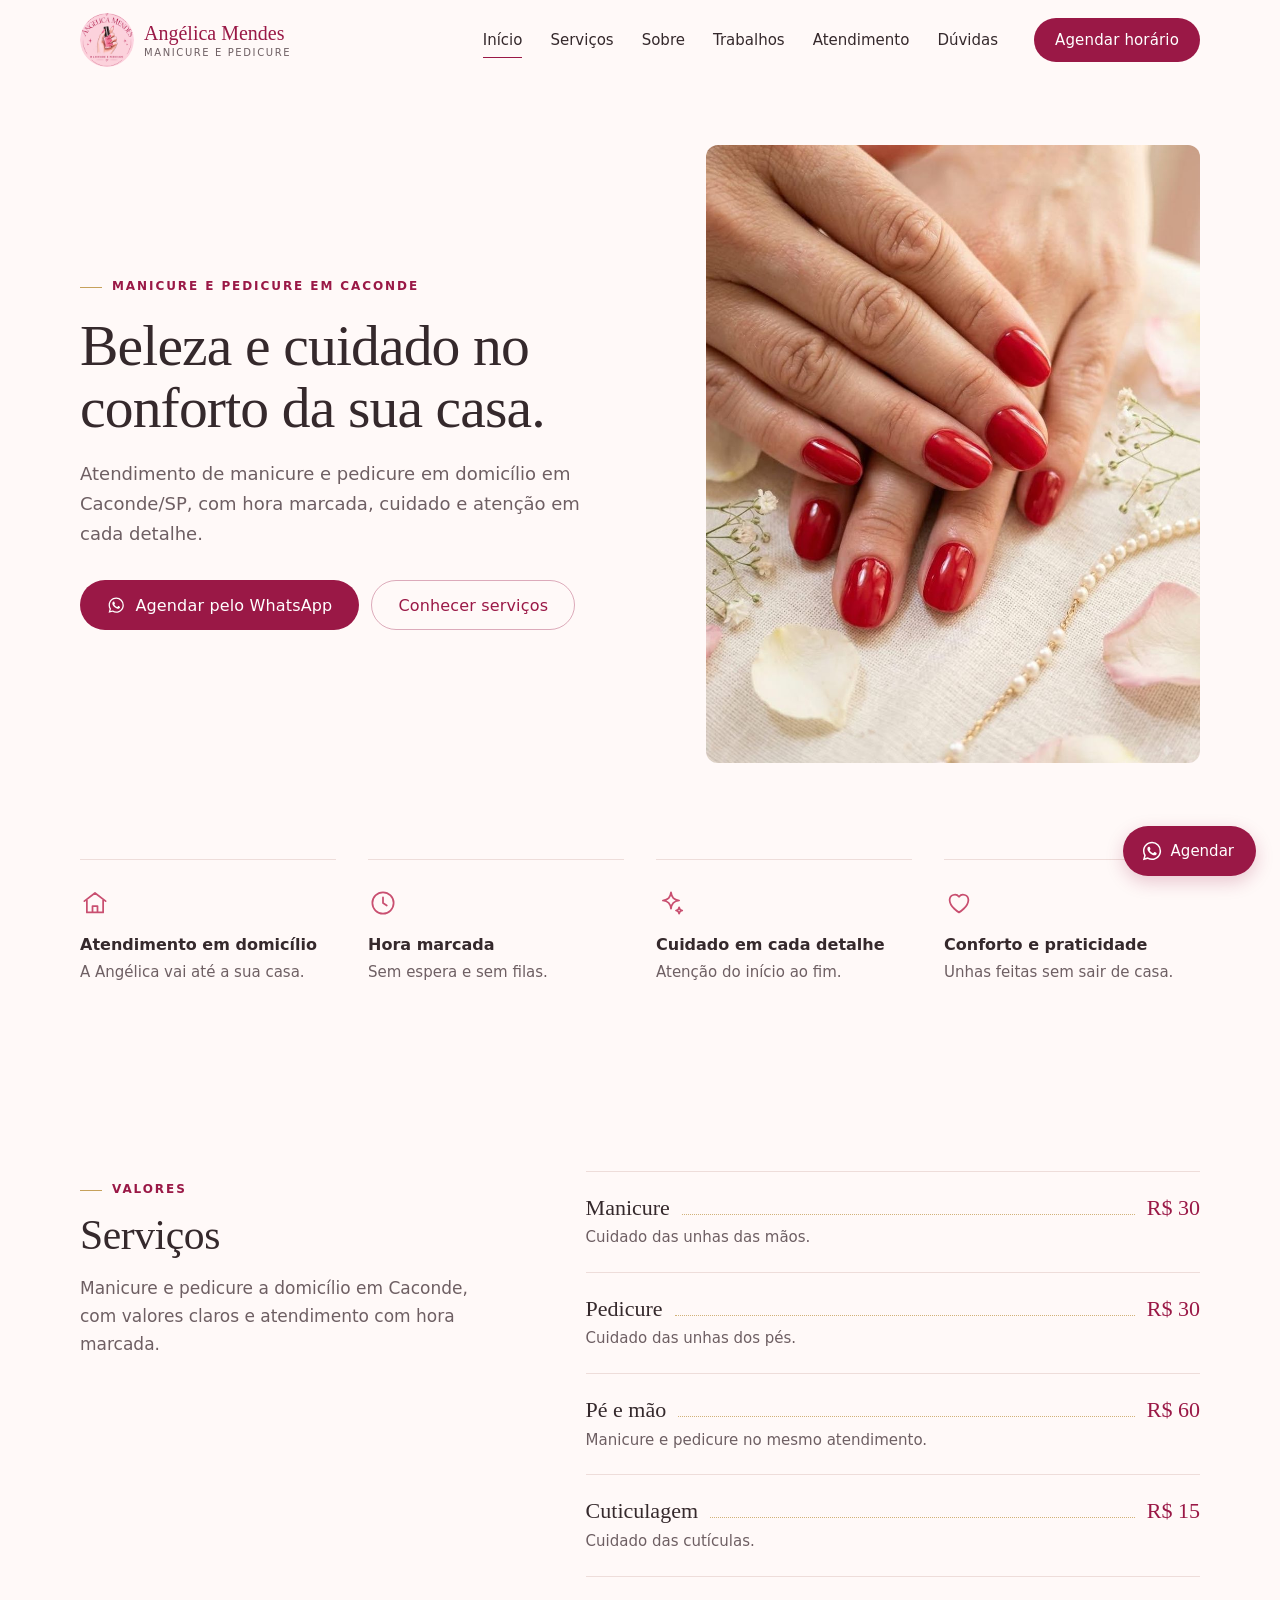
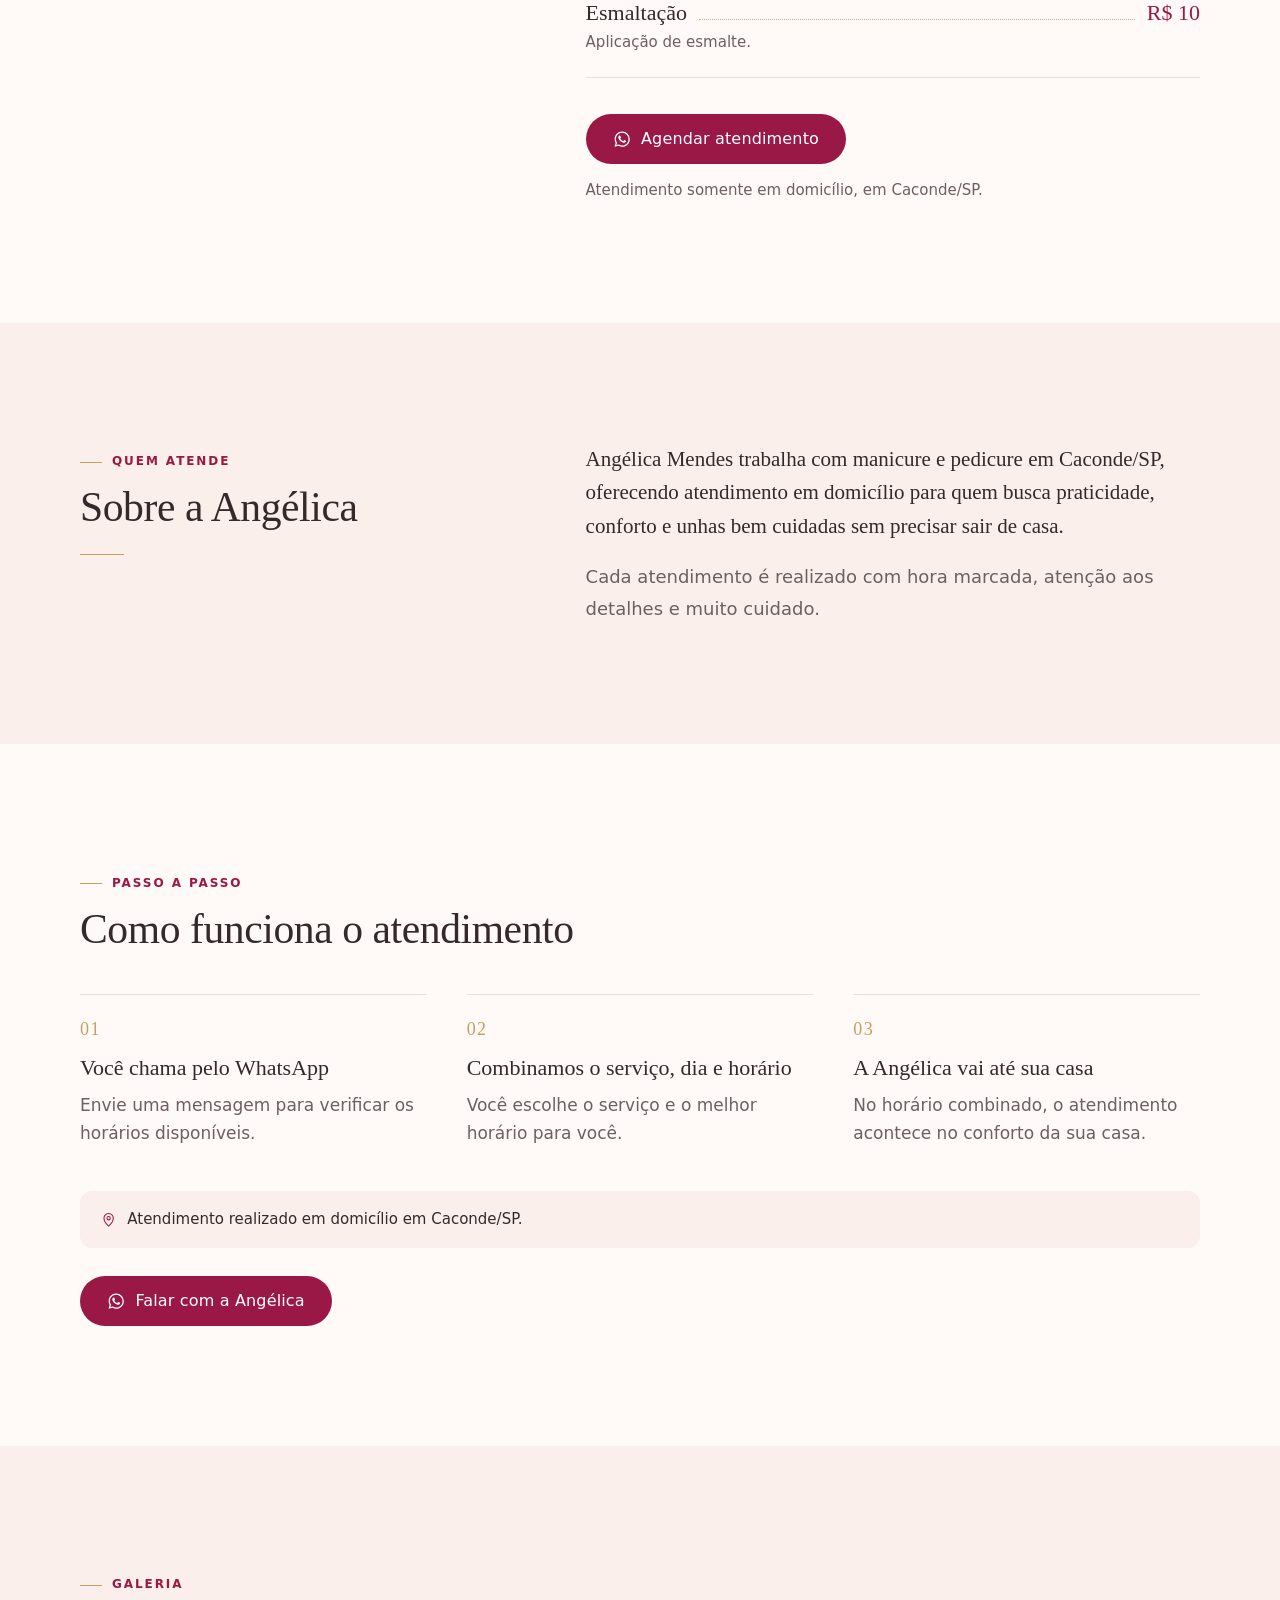
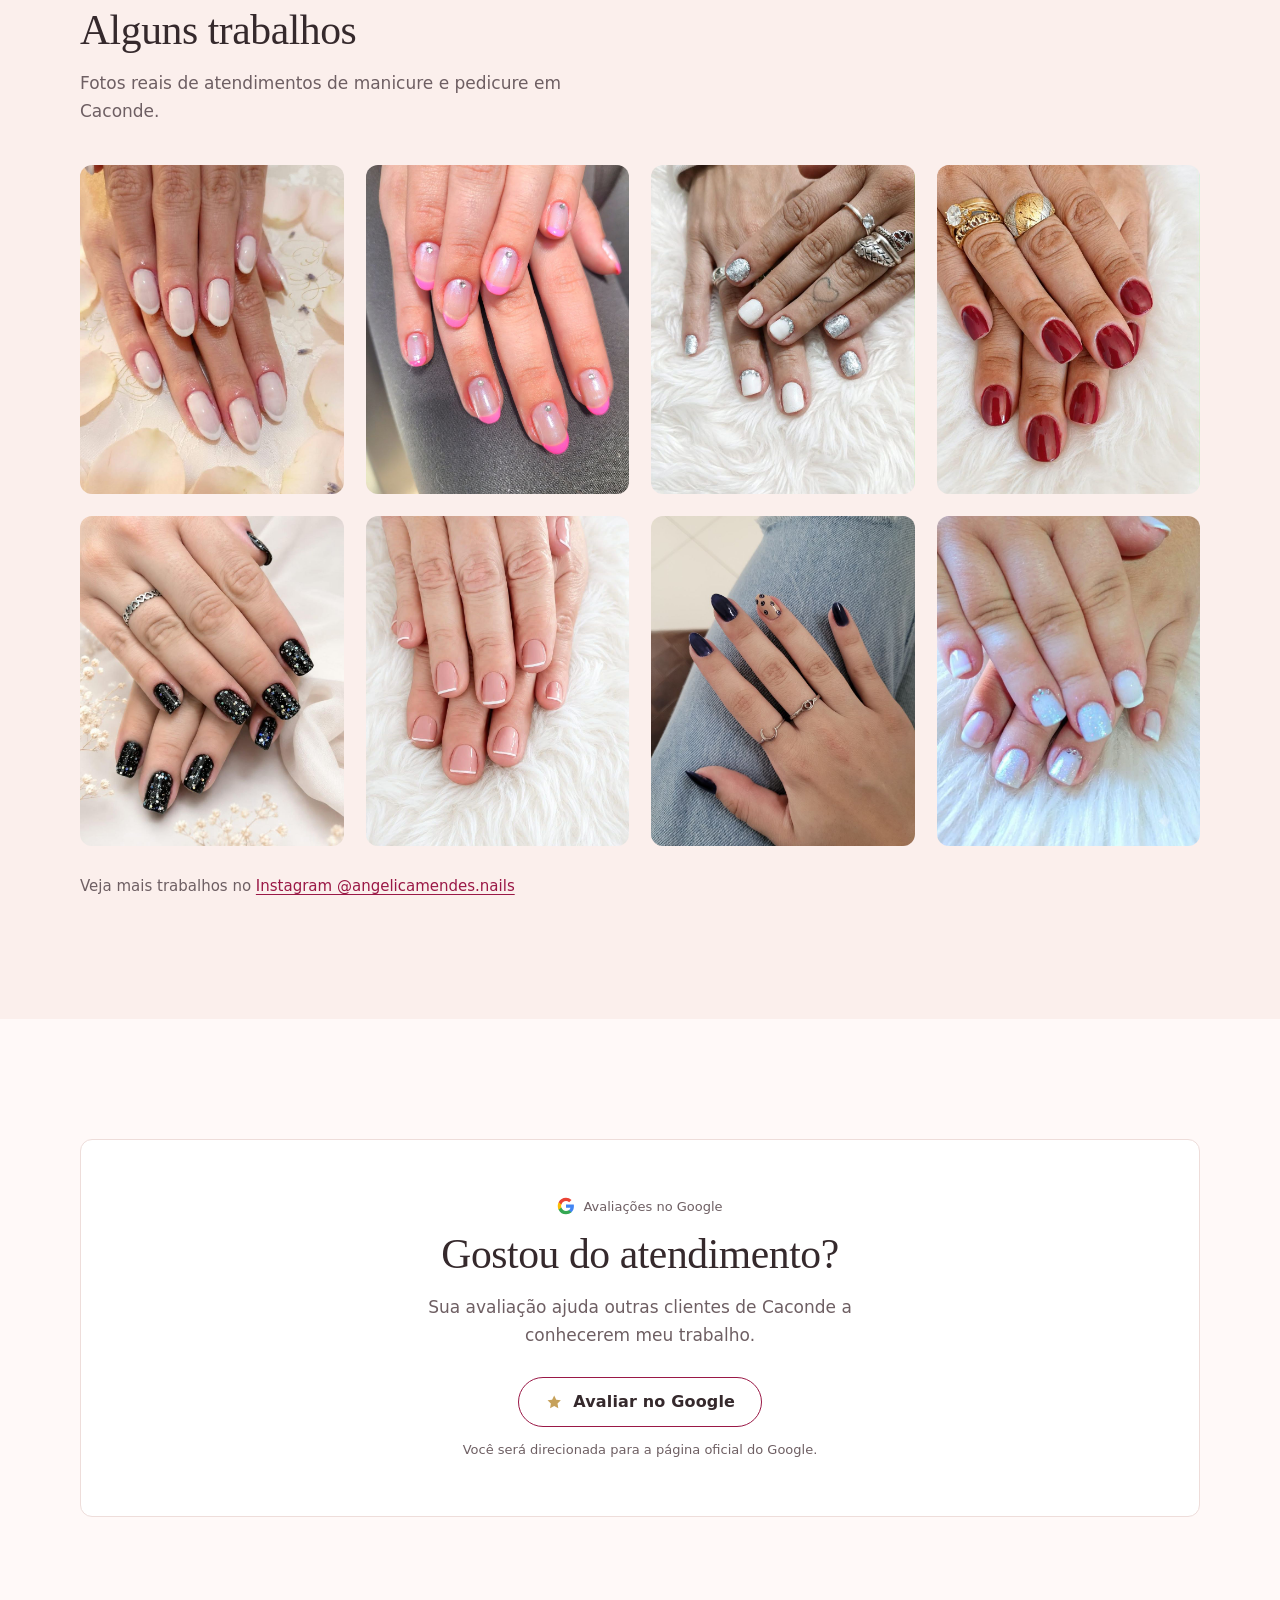
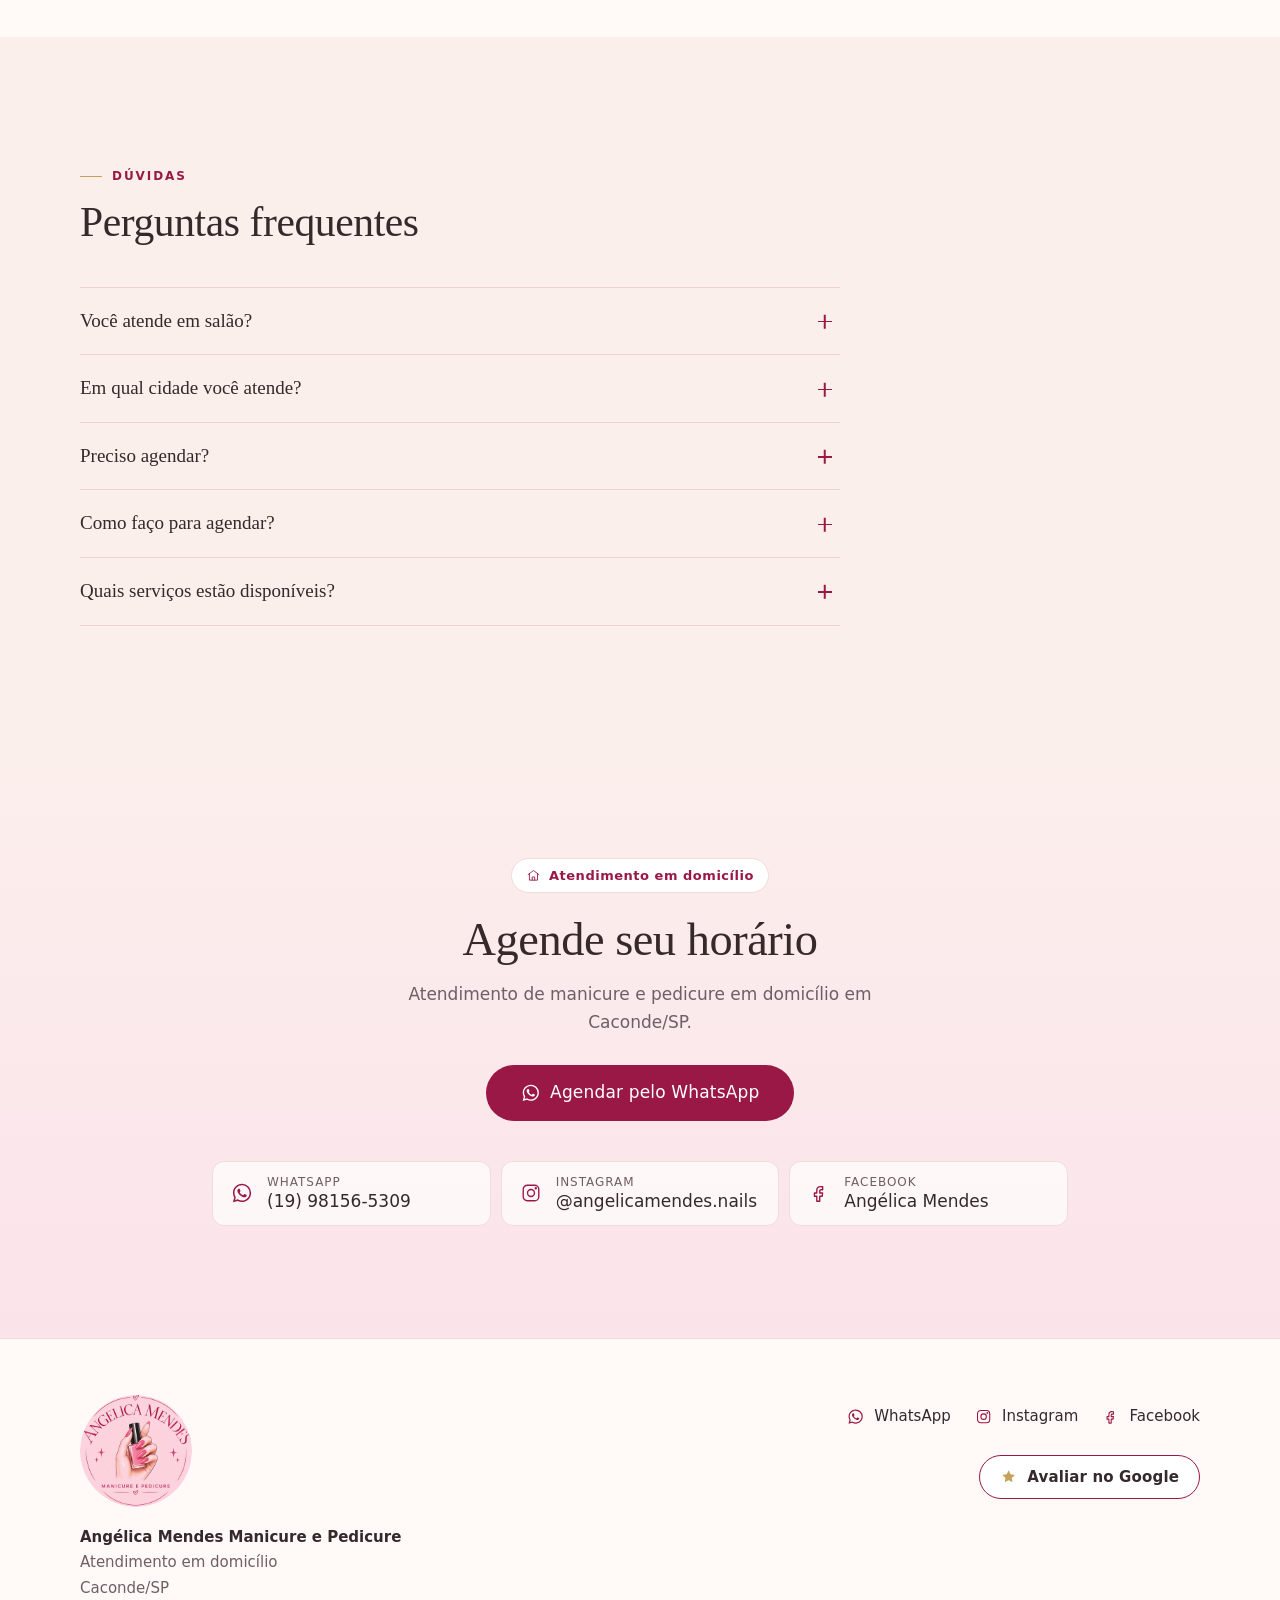
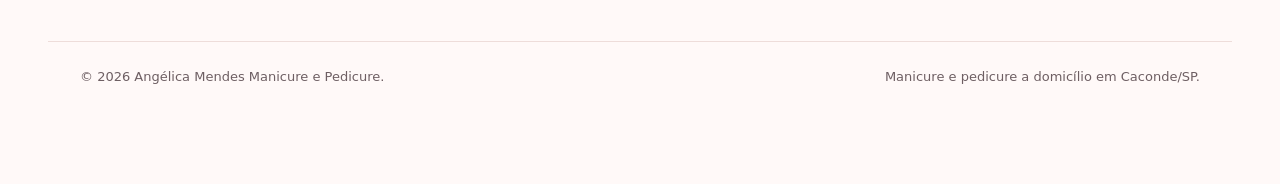
==== index.html @ 0dd550f1 "feat: add JavaScript functionality for reviews, gallery, and mobile menu; create sitemap and robots." ====
<!DOCTYPE html>
<html lang="pt-BR">
<head>
  <meta charset="utf-8">
  <meta name="viewport" content="width=device-width, initial-scale=1">

  <title>Angélica Mendes | Manicure e Pedicure em Caconde SP</title>
  <meta name="description" content="Manicure e pedicure em domicílio em Caconde/SP. Atendimento com hora marcada, manicure, pedicure, cuticulagem e esmaltação. Agende pelo WhatsApp.">
  <meta name="author" content="Angélica Mendes Manicure e Pedicure">
  <meta name="robots" content="index, follow, max-image-preview:large">
  <meta name="theme-color" content="#FFF9F8">
  <link rel="canonical" href="https://angelicanails.online/">

  <!-- Open Graph (Facebook, Instagram, WhatsApp) -->
  <meta property="og:type" content="website">
  <meta property="og:locale" content="pt_BR">
  <meta property="og:site_name" content="Angélica Mendes Manicure e Pedicure">
  <meta property="og:title" content="Angélica Mendes | Manicure e Pedicure em Caconde SP">
  <meta property="og:description" content="Manicure e pedicure em domicílio em Caconde/SP. Atendimento com hora marcada no conforto da sua casa.">
  <meta property="og:url" content="https://angelicanails.online/">
  <meta property="og:image" content="https://angelicanails.online/assets/og-image.jpg">
  <meta property="og:image:type" content="image/jpeg">
  <meta property="og:image:width" content="1200">
  <meta property="og:image:height" content="630">
  <meta property="og:image:alt" content="Logo Angélica Mendes Manicure e Pedicure — atendimento em domicílio em Caconde/SP">

  <!-- Twitter / X -->
  <meta name="twitter:card" content="summary_large_image">
  <meta name="twitter:title" content="Angélica Mendes | Manicure e Pedicure em Caconde SP">
  <meta name="twitter:description" content="Manicure e pedicure em domicílio em Caconde/SP. Atendimento com hora marcada no conforto da sua casa.">
  <meta name="twitter:image" content="https://angelicanails.online/assets/og-image.jpg">
  <meta name="twitter:image:alt" content="Logo Angélica Mendes Manicure e Pedicure — atendimento em domicílio em Caconde/SP">

  <!-- Ícones -->
  <link rel="icon" href="favicon.ico" sizes="48x48">
  <link rel="icon" href="assets/favicon-192.png" type="image/png" sizes="192x192">
  <link rel="apple-touch-icon" href="assets/apple-touch-icon.png">

  <!--
    GOOGLE SEARCH CONSOLE
    Se escolher a verificação por meta tag, cole aqui a tag fornecida pelo Google, por exemplo:
    <meta name="google-site-verification" content="CODIGO-FORNECIDO-PELO-GOOGLE">
  -->

  <!--
    GOOGLE ANALYTICS (GA4)
    Cole aqui o snippet oficial do GA4 (gtag.js) com o seu ID "G-XXXXXXXXXX",
    copiado do painel do Google Analytics.
  -->

  <!--
    META PIXEL (Facebook / Instagram Ads)
    Cole aqui o código base do Meta Pixel copiado do Gerenciador de Eventos da Meta.
  -->

  <link rel="preload" as="image" href="assets/trabalhos/trabalho-01.jpg" fetchpriority="high">
  <link rel="stylesheet" href="css/style.css">

  <!-- Dados estruturados (Schema.org). Sem endereço, nota, avaliações ou horário: não informados. -->
  <script type="application/ld+json">
  {
    "@context": "https://schema.org",
    "@type": "NailSalon",
    "@id": "https://angelicanails.online/#negocio",
    "name": "Angélica Mendes Manicure e Pedicure",
    "description": "Manicure e pedicure em domicílio em Caconde/SP, com atendimento com hora marcada.",
    "url": "https://angelicanails.online/",
    "telephone": "+5519981565309",
    "logo": "https://angelicanails.online/assets/logo.png",
    "image": [
      "https://angelicanails.online/assets/og-image.jpg",
      "https://angelicanails.online/assets/trabalhos/trabalho-01.jpg"
    ],
    "priceRange": "R$ 10 - R$ 60",
    "currenciesAccepted": "BRL",
    "sameAs": [
      "https://www.instagram.com/angelicamendes.nails/",
      "https://www.facebook.com/profile.php?id=61594595216214"
    ],
    "areaServed": {
      "@type": "City",
      "name": "Caconde",
      "containedInPlace": {
        "@type": "State",
        "name": "São Paulo",
        "containedInPlace": {
          "@type": "Country",
          "name": "Brasil"
        }
      }
    },
    "hasOfferCatalog": {
      "@type": "OfferCatalog",
      "name": "Serviços de manicure e pedicure em domicílio",
      "itemListElement": [
        { "@type": "Offer", "price": "30.00", "priceCurrency": "BRL", "itemOffered": { "@type": "Service", "name": "Manicure" } },
        { "@type": "Offer", "price": "30.00", "priceCurrency": "BRL", "itemOffered": { "@type": "Service", "name": "Pedicure" } },
        { "@type": "Offer", "price": "60.00", "priceCurrency": "BRL", "itemOffered": { "@type": "Service", "name": "Pé e mão" } },
        { "@type": "Offer", "price": "15.00", "priceCurrency": "BRL", "itemOffered": { "@type": "Service", "name": "Cuticulagem" } },
        { "@type": "Offer", "price": "10.00", "priceCurrency": "BRL", "itemOffered": { "@type": "Service", "name": "Esmaltação" } }
      ]
    }
  }
  </script>
</head>

<body>
  <a class="skip-link" href="#conteudo">Pular para o conteúdo</a>

  <!-- ==================== HEADER ==================== -->
  <header class="header" id="topo">
    <div class="container header__inner">
      <a class="brand" href="#inicio">
        <img class="brand__logo" src="assets/logo.png" alt="" width="52" height="52">
        <span class="brand__text">Angélica Mendes<small>Manicure e Pedicure</small></span>
      </a>

      <button class="menu-toggle" type="button" aria-expanded="false" aria-controls="menu" aria-label="Abrir menu">
        <span class="menu-toggle__bar" aria-hidden="true"></span>
      </button>

      <nav class="nav" id="menu" aria-label="Menu principal">
        <ul class="nav__list">
          <li><a href="#inicio">Início</a></li>
          <li><a href="#servicos">Serviços</a></li>
          <li><a href="#sobre">Sobre</a></li>
          <li><a href="#trabalhos">Trabalhos</a></li>
          <li><a href="#atendimento">Atendimento</a></li>
          <li><a href="#duvidas">Dúvidas</a></li>
        </ul>
        <a class="btn btn--primary btn--sm nav__cta" href="https://wa.me/5519981565309?text=Ol%C3%A1%2C%20Ang%C3%A9lica%21%20Vim%20pelo%20seu%20site%20e%20gostaria%20de%20agendar%20um%20hor%C3%A1rio." target="_blank" rel="noopener noreferrer" aria-label="Agendar horário pelo WhatsApp (abre em nova aba)">Agendar horário</a>
      </nav>
    </div>
  </header>

  <main id="conteudo">

    <!-- ==================== HERO ==================== -->
    <section class="hero" id="inicio" aria-labelledby="hero-title">
      <div class="container hero__inner">
        <div class="hero__content">
          <h1 id="hero-title" class="hero__title">
            <span class="eyebrow">Manicure e Pedicure em Caconde</span>
            <span class="hero__headline">Beleza e cuidado no conforto da sua casa.</span>
          </h1>
          <p class="hero__text">Atendimento de manicure e pedicure em domicílio em Caconde/SP, com hora marcada, cuidado e atenção em cada detalhe.</p>
          <div class="hero__actions">
            <a class="btn btn--primary" href="https://wa.me/5519981565309?text=Ol%C3%A1%2C%20Ang%C3%A9lica%21%20Vim%20pelo%20seu%20site%20e%20gostaria%20de%20agendar%20um%20hor%C3%A1rio." target="_blank" rel="noopener noreferrer" aria-label="Agendar pelo WhatsApp (abre em nova aba)">
              <svg class="icon" aria-hidden="true"><use href="#i-whatsapp"></use></svg>
              Agendar pelo WhatsApp
            </a>
            <a class="btn btn--ghost" href="#servicos">Conhecer serviços</a>
          </div>
        </div>

        <figure class="hero__media media-frame">
          <!--
            Foto principal: usa um trabalho real da galeria.
            Para trocar por uma foto profissional, altere o src (formato vertical 4:5, ~960 × 1200 px)
            e atualize também o <link rel="preload"> no <head>.
          -->
          <img src="assets/trabalhos/trabalho-01.jpg" alt="Unhas com esmaltação vermelha feitas por Angélica Mendes, manicure em Caconde" width="960" height="1200" fetchpriority="high" data-fallback>
        </figure>
      </div>
    </section>

    <!-- ==================== DIFERENCIAIS ==================== -->
    <section class="features" aria-labelledby="features-title">
      <div class="container">
        <h2 id="features-title" class="visually-hidden">Diferenciais do atendimento</h2>
        <ul class="features__list">
          <li class="feature">
            <svg class="feature__icon" aria-hidden="true"><use href="#i-home"></use></svg>
            <h3 class="feature__title">Atendimento em domicílio</h3>
            <p class="feature__text">A Angélica vai até a sua casa.</p>
          </li>
          <li class="feature">
            <svg class="feature__icon" aria-hidden="true"><use href="#i-clock"></use></svg>
            <h3 class="feature__title">Hora marcada</h3>
            <p class="feature__text">Sem espera e sem filas.</p>
          </li>
          <li class="feature">
            <svg class="feature__icon" aria-hidden="true"><use href="#i-sparkle"></use></svg>
            <h3 class="feature__title">Cuidado em cada detalhe</h3>
            <p class="feature__text">Atenção do início ao fim.</p>
          </li>
          <li class="feature">
            <svg class="feature__icon" aria-hidden="true"><use href="#i-heart"></use></svg>
            <h3 class="feature__title">Conforto e praticidade</h3>
            <p class="feature__text">Unhas feitas sem sair de casa.</p>
          </li>
        </ul>
      </div>
    </section>

    <!-- ==================== SERVIÇOS ==================== -->
    <section class="section" id="servicos" aria-labelledby="servicos-title">
      <div class="container services">
        <header class="section__header">
          <p class="eyebrow">Valores</p>
          <h2 id="servicos-title" class="section__title">Serviços</h2>
          <p class="section__lead">Manicure e pedicure a domicílio em Caconde, com valores claros e atendimento com hora marcada.</p>
        </header>

        <!-- Para alterar preços ou serviços, edite os itens abaixo (e também o JSON-LD no <head>). -->
        <ul class="price-list">
          <li class="price-item">
            <h3 class="price-item__name">Manicure</h3>
            <span class="price-item__dots" aria-hidden="true"></span>
            <p class="price-item__price">R$ 30</p>
            <p class="price-item__desc">Cuidado das unhas das mãos.</p>
          </li>
          <li class="price-item">
            <h3 class="price-item__name">Pedicure</h3>
            <span class="price-item__dots" aria-hidden="true"></span>
            <p class="price-item__price">R$ 30</p>
            <p class="price-item__desc">Cuidado das unhas dos pés.</p>
          </li>
          <li class="price-item">
            <h3 class="price-item__name">Pé e mão</h3>
            <span class="price-item__dots" aria-hidden="true"></span>
            <p class="price-item__price">R$ 60</p>
            <p class="price-item__desc">Manicure e pedicure no mesmo atendimento.</p>
          </li>
          <li class="price-item">
            <h3 class="price-item__name">Cuticulagem</h3>
            <span class="price-item__dots" aria-hidden="true"></span>
            <p class="price-item__price">R$ 15</p>
            <p class="price-item__desc">Cuidado das cutículas.</p>
          </li>
          <li class="price-item">
            <h3 class="price-item__name">Esmaltação</h3>
            <span class="price-item__dots" aria-hidden="true"></span>
            <p class="price-item__price">R$ 10</p>
            <p class="price-item__desc">Aplicação de esmalte.</p>
          </li>
        </ul>

        <div class="services__cta">
          <a class="btn btn--primary" href="https://wa.me/5519981565309?text=Ol%C3%A1%2C%20Ang%C3%A9lica%21%20Vim%20pelo%20seu%20site%20e%20gostaria%20de%20agendar%20um%20hor%C3%A1rio." target="_blank" rel="noopener noreferrer" aria-label="Agendar atendimento pelo WhatsApp (abre em nova aba)">
            <svg class="icon" aria-hidden="true"><use href="#i-whatsapp"></use></svg>
            Agendar atendimento
          </a>
          <p class="note">Atendimento somente em domicílio, em Caconde/SP.</p>
        </div>
      </div>
    </section>

    <!-- ==================== SOBRE ==================== -->
    <section class="section section--tint" id="sobre" aria-labelledby="sobre-title">
      <div class="container about">
        <div class="about__heading">
          <p class="eyebrow">Quem atende</p>
          <h2 id="sobre-title" class="section__title">Sobre a Angélica</h2>
          <span class="divider" aria-hidden="true"></span>
        </div>
        <div class="about__text">
          <p>Angélica Mendes trabalha com manicure e pedicure em Caconde/SP, oferecendo atendimento em domicílio para quem busca praticidade, conforto e unhas bem cuidadas sem precisar sair de casa.</p>
          <p>Cada atendimento é realizado com hora marcada, atenção aos detalhes e muito cuidado.</p>
        </div>
      </div>
    </section>

    <!-- ==================== COMO FUNCIONA ==================== -->
    <section class="section" id="atendimento" aria-labelledby="atendimento-title">
      <div class="container">
        <header class="section__header">
          <p class="eyebrow">Passo a passo</p>
          <h2 id="atendimento-title" class="section__title">Como funciona o atendimento</h2>
        </header>

        <ol class="steps">
          <li class="step">
            <span class="step__number" aria-hidden="true">01</span>
            <h3 class="step__title">Você chama pelo WhatsApp</h3>
            <p class="step__text">Envie uma mensagem para verificar os horários disponíveis.</p>
          </li>
          <li class="step">
            <span class="step__number" aria-hidden="true">02</span>
            <h3 class="step__title">Combinamos o serviço, dia e horário</h3>
            <p class="step__text">Você escolhe o serviço e o melhor horário para você.</p>
          </li>
          <li class="step">
            <span class="step__number" aria-hidden="true">03</span>
            <h3 class="step__title">A Angélica vai até sua casa</h3>
            <p class="step__text">No horário combinado, o atendimento acontece no conforto da sua casa.</p>
          </li>
        </ol>

        <p class="steps__note">
          <svg class="icon" aria-hidden="true"><use href="#i-pin"></use></svg>
          Atendimento realizado em domicílio em Caconde/SP.
        </p>

        <div class="steps__cta">
          <a class="btn btn--primary" href="https://wa.me/5519981565309?text=Ol%C3%A1%2C%20Ang%C3%A9lica%21%20Vim%20pelo%20seu%20site%20e%20gostaria%20de%20agendar%20um%20hor%C3%A1rio." target="_blank" rel="noopener noreferrer" aria-label="Falar com a Angélica pelo WhatsApp (abre em nova aba)">
            <svg class="icon" aria-hidden="true"><use href="#i-whatsapp"></use></svg>
            Falar com a Angélica
          </a>
        </div>
      </div>
    </section>

    <!-- ==================== GALERIA ==================== -->
    <section class="section section--tint" id="trabalhos" aria-labelledby="trabalhos-title">
      <div class="container">
        <header class="section__header">
          <p class="eyebrow">Galeria</p>
          <h2 id="trabalhos-title" class="section__title">Alguns trabalhos</h2>
          <p class="section__lead">Fotos reais de atendimentos de manicure e pedicure em Caconde.</p>
        </header>

        <!--
          Fotos reais em assets/trabalhos/ (formato vertical 4:5, ~960 × 1200 px, até ~200 KB).
          trabalho-01.jpg é usada como foto principal no topo do site.
          Para adicionar uma foto, salve o arquivo na pasta e copie um <li>, trocando o nome e o alt.
          Se alguma foto não existir, ela é ocultada automaticamente sem quebrar o layout.
        -->
        <ul class="gallery" data-gallery>
          <li class="gallery__item">
            <button class="gallery__button" type="button" aria-label="Ampliar foto 1 de 8">
              <img src="assets/trabalhos/trabalho-02.jpg" alt="Unhas com francesinha branca clássica, trabalho de manicure em Caconde" width="960" height="1200" loading="lazy" decoding="async">
            </button>
          </li>
          <li class="gallery__item">
            <button class="gallery__button" type="button" aria-label="Ampliar foto 2 de 8">
              <img src="assets/trabalhos/trabalho-03.jpg" alt="Francesinha rosa com pequenas pedrinhas feita por Angélica Mendes" width="960" height="1200" loading="lazy" decoding="async">
            </button>
          </li>
          <li class="gallery__item">
            <button class="gallery__button" type="button" aria-label="Ampliar foto 3 de 8">
              <img src="assets/trabalhos/trabalho-04.jpg" alt="Unhas brancas combinadas com glitter prateado" width="960" height="1200" loading="lazy" decoding="async">
            </button>
          </li>
          <li class="gallery__item">
            <button class="gallery__button" type="button" aria-label="Ampliar foto 4 de 8">
              <img src="assets/trabalhos/trabalho-05.jpg" alt="Esmaltação vermelho vinho feita em atendimento a domicílio" width="960" height="1200" loading="lazy" decoding="async">
            </button>
          </li>
          <li class="gallery__item">
            <button class="gallery__button" type="button" aria-label="Ampliar foto 5 de 8">
              <img src="assets/trabalhos/trabalho-06.jpg" alt="Unhas pretas com glitter, trabalho de manicure a domicílio" width="960" height="1200" loading="lazy" decoding="async">
            </button>
          </li>
          <li class="gallery__item">
            <button class="gallery__button" type="button" aria-label="Ampliar foto 6 de 8">
              <img src="assets/trabalhos/trabalho-07.jpg" alt="Unhas nude com francesinha branca fina" width="960" height="1200" loading="lazy" decoding="async">
            </button>
          </li>
          <li class="gallery__item">
            <button class="gallery__button" type="button" aria-label="Ampliar foto 7 de 8">
              <img src="assets/trabalhos/trabalho-08.jpg" alt="Unhas azul-marinho com uma unha decorada" width="960" height="1200" loading="lazy" decoding="async">
            </button>
          </li>
          <li class="gallery__item">
            <button class="gallery__button" type="button" aria-label="Ampliar foto 8 de 8">
              <img src="assets/trabalhos/trabalho-09.jpg" alt="Unhas rosa claro com detalhes em glitter, feitas em Caconde" width="960" height="1200" loading="lazy" decoding="async">
            </button>
          </li>
        </ul>

        <p class="gallery__empty note" data-gallery-empty hidden>Em breve, fotos dos trabalhos por aqui.</p>

        <p class="gallery__more">
          Veja mais trabalhos no
          <a href="https://www.instagram.com/angelicamendes.nails/" target="_blank" rel="noopener noreferrer">Instagram @angelicamendes.nails</a>
        </p>
      </div>
    </section>

    <!-- ==================== AVALIAÇÕES (GOOGLE) ==================== -->
    <section class="section" id="avaliacoes" aria-labelledby="avaliacoes-title">
      <div class="container">
        <div class="review-cta">
          <p class="review-cta__label">
            <svg class="icon" aria-hidden="true"><use href="#i-google-color"></use></svg>
            Avaliações no Google
          </p>
          <h2 id="avaliacoes-title" class="section__title">Gostou do atendimento?</h2>
          <p class="review-cta__text">Sua avaliação ajuda outras clientes de Caconde a conhecerem meu trabalho.</p>
          <a class="btn btn--review" href="https://share.google/gtAYJSd14DlijjlwW" target="_blank" rel="noopener noreferrer" aria-label="Avaliar Angélica Mendes no Google (abre em nova aba)">
            <svg class="icon icon--star" aria-hidden="true"><use href="#i-star-fill"></use></svg>
            Avaliar no Google
          </a>
          <p class="review-cta__hint">Você será direcionada para a página oficial do Google.</p>
        </div>

        <!-- Avaliações reais: cadastre na lista AVALIACOES em js/script.js. Nunca invente avaliações. -->
        <ul class="reviews__list" data-reviews hidden></ul>
      </div>
    </section>

    <!-- ==================== FAQ ==================== -->
    <section class="section section--tint" id="duvidas" aria-labelledby="duvidas-title">
      <div class="container faq">
        <header class="section__header">
          <p class="eyebrow">Dúvidas</p>
          <h2 id="duvidas-title" class="section__title">Perguntas frequentes</h2>
        </header>

        <div class="faq__list">
          <details class="faq__item">
            <summary>Você atende em salão?</summary>
            <p>Não. O atendimento é realizado em domicílio.</p>
          </details>
          <details class="faq__item">
            <summary>Em qual cidade você atende?</summary>
            <p>O atendimento é realizado em Caconde/SP.</p>
          </details>
          <details class="faq__item">
            <summary>Preciso agendar?</summary>
            <p>Sim. Os atendimentos são realizados com hora marcada.</p>
          </details>
          <details class="faq__item">
            <summary>Como faço para agendar?</summary>
            <p>Entre em contato pelo WhatsApp para verificar os horários disponíveis.</p>
          </details>
          <details class="faq__item">
            <summary>Quais serviços estão disponíveis?</summary>
            <p>Manicure, pedicure, pé e mão, cuticulagem e esmaltação.</p>
          </details>
        </div>
      </div>
    </section>

    <!-- ==================== CONTATO ==================== -->
    <section class="contact" id="contato" aria-labelledby="contato-title">
      <div class="container contact__inner">
        <p class="contact__badge">
          <svg class="icon" aria-hidden="true"><use href="#i-home"></use></svg>
          Atendimento em domicílio
        </p>
        <h2 id="contato-title" class="contact__title">Agende seu horário</h2>
        <p class="contact__text">Atendimento de manicure e pedicure em domicílio em Caconde/SP.</p>
        <a class="btn btn--primary btn--lg" href="https://wa.me/5519981565309?text=Ol%C3%A1%2C%20Ang%C3%A9lica%21%20Vim%20pelo%20seu%20site%20e%20gostaria%20de%20agendar%20um%20hor%C3%A1rio." target="_blank" rel="noopener noreferrer" aria-label="Agendar pelo WhatsApp (abre em nova aba)">
          <svg class="icon" aria-hidden="true"><use href="#i-whatsapp"></use></svg>
          Agendar pelo WhatsApp
        </a>

        <ul class="contact__channels" aria-label="Canais de contato">
          <li>
            <a href="https://wa.me/5519981565309?text=Ol%C3%A1%2C%20Ang%C3%A9lica%21%20Vim%20pelo%20seu%20site%20e%20gostaria%20de%20agendar%20um%20hor%C3%A1rio." target="_blank" rel="noopener noreferrer">
              <svg class="icon" aria-hidden="true"><use href="#i-whatsapp"></use></svg>
              <span><small>WhatsApp</small>(19) 98156-5309</span>
            </a>
          </li>
          <li>
            <a href="https://www.instagram.com/angelicamendes.nails/" target="_blank" rel="noopener noreferrer">
              <svg class="icon" aria-hidden="true"><use href="#i-instagram"></use></svg>
              <span><small>Instagram</small>@angelicamendes.nails</span>
            </a>
          </li>
          <li>
            <a href="https://www.facebook.com/profile.php?id=61594595216214" target="_blank" rel="noopener noreferrer">
              <svg class="icon" aria-hidden="true"><use href="#i-facebook"></use></svg>
              <span><small>Facebook</small>Angélica Mendes</span>
            </a>
          </li>
        </ul>
      </div>
    </section>

  </main>

  <!-- ==================== RODAPÉ ==================== -->
  <footer class="footer">
    <div class="container footer__inner">
      <div class="footer__brand">
        <img class="footer__logo" src="assets/logo.png" alt="Logo Angélica Mendes Manicure e Pedicure" width="112" height="112" loading="lazy" decoding="async">
        <p class="footer__info">
          <strong>Angélica Mendes Manicure e Pedicure</strong><br>
          Atendimento em domicílio<br>
          Caconde/SP
        </p>
      </div>

      <div class="footer__side">
        <nav class="footer__links" aria-label="Contato e redes sociais">
          <ul>
            <li>
              <a href="https://wa.me/5519981565309?text=Ol%C3%A1%2C%20Ang%C3%A9lica%21%20Vim%20pelo%20seu%20site%20e%20gostaria%20de%20agendar%20um%20hor%C3%A1rio." target="_blank" rel="noopener noreferrer">
                <svg class="icon" aria-hidden="true"><use href="#i-whatsapp"></use></svg>
                WhatsApp
              </a>
            </li>
            <li>
              <a href="https://www.instagram.com/angelicamendes.nails/" target="_blank" rel="noopener noreferrer">
                <svg class="icon" aria-hidden="true"><use href="#i-instagram"></use></svg>
                Instagram
              </a>
            </li>
            <li>
              <a href="https://www.facebook.com/profile.php?id=61594595216214" target="_blank" rel="noopener noreferrer">
                <svg class="icon" aria-hidden="true"><use href="#i-facebook"></use></svg>
                Facebook
              </a>
            </li>
          </ul>
        </nav>
        <a class="btn btn--review btn--sm" href="https://share.google/gtAYJSd14DlijjlwW" target="_blank" rel="noopener noreferrer" aria-label="Avaliar Angélica Mendes no Google (abre em nova aba)">
          <svg class="icon icon--star" aria-hidden="true"><use href="#i-star-fill"></use></svg>
          Avaliar no Google
        </a>
      </div>
    </div>

    <div class="container footer__bottom">
      <p>© <span data-year>2026</span> Angélica Mendes Manicure e Pedicure.</p>
      <p>Manicure e pedicure a domicílio em Caconde/SP.</p>
    </div>
  </footer>

  <!-- ==================== BOTÃO FLUTUANTE WHATSAPP ==================== -->
  <a class="whatsapp-float" href="https://wa.me/5519981565309?text=Ol%C3%A1%2C%20Ang%C3%A9lica%21%20Vim%20pelo%20seu%20site%20e%20gostaria%20de%20agendar%20um%20hor%C3%A1rio." target="_blank" rel="noopener noreferrer" aria-label="Agendar pelo WhatsApp (abre em nova aba)">
    <svg class="icon" aria-hidden="true"><use href="#i-whatsapp"></use></svg>
    <span class="whatsapp-float__label" aria-hidden="true">Agendar</span>
  </a>

  <!-- ==================== LIGHTBOX ==================== -->
  <dialog class="lightbox" aria-label="Foto ampliada" data-lightbox>
    <button class="lightbox__btn lightbox__close" type="button" aria-label="Fechar" data-lb-close>
      <svg class="icon" aria-hidden="true"><use href="#i-close"></use></svg>
    </button>
    <button class="lightbox__btn lightbox__prev" type="button" aria-label="Foto anterior" data-lb-prev>
      <svg class="icon" aria-hidden="true"><use href="#i-arrow-left"></use></svg>
    </button>
    <figure class="lightbox__figure">
      <img alt="" data-lb-img>
      <figcaption class="lightbox__counter" data-lb-counter></figcaption>
    </figure>
    <button class="lightbox__btn lightbox__next" type="button" aria-label="Próxima foto" data-lb-next>
      <svg class="icon" aria-hidden="true"><use href="#i-arrow-right"></use></svg>
    </button>
  </dialog>

  <!-- ==================== ÍCONES SVG ==================== -->
  <svg class="svg-sprite" aria-hidden="true" focusable="false" xmlns="http://www.w3.org/2000/svg">
    <symbol id="i-whatsapp" viewBox="0 0 24 24"><path fill="currentColor" d="M12.04 2C6.58 2 2.13 6.45 2.13 11.91c0 1.75.46 3.45 1.32 4.95L2.05 22l5.25-1.38a9.87 9.87 0 0 0 4.74 1.21h.01c5.46 0 9.91-4.45 9.91-9.91A9.85 9.85 0 0 0 12.04 2Zm0 18.15h-.01a8.2 8.2 0 0 1-4.19-1.15l-.3-.18-3.12.82.83-3.04-.2-.31a8.2 8.2 0 0 1-1.26-4.38c0-4.54 3.7-8.24 8.25-8.24a8.2 8.2 0 0 1 5.83 2.42 8.18 8.18 0 0 1 2.41 5.83c0 4.54-3.7 8.23-8.24 8.23Zm4.52-6.16c-.25-.12-1.47-.72-1.7-.81-.23-.08-.39-.12-.56.13-.17.25-.64.81-.79.97-.14.17-.29.19-.54.06-.25-.12-1.05-.39-1.99-1.23-.74-.66-1.23-1.47-1.38-1.72-.14-.25-.02-.38.11-.51.11-.11.25-.29.37-.43.13-.15.17-.25.25-.42.08-.17.04-.31-.02-.43-.06-.13-.56-1.35-.76-1.84-.2-.48-.41-.42-.56-.43h-.48a.92.92 0 0 0-.66.31c-.23.25-.87.85-.87 2.07 0 1.22.89 2.4 1.01 2.56.12.17 1.75 2.67 4.24 3.74.59.26 1.05.41 1.41.52.59.19 1.13.16 1.56.1.48-.07 1.47-.6 1.67-1.18.21-.58.21-1.07.14-1.18-.06-.1-.22-.16-.47-.29Z"/></symbol>
    <symbol id="i-home" viewBox="0 0 24 24"><path fill="none" stroke="currentColor" stroke-width="1.4" stroke-linecap="round" stroke-linejoin="round" d="M3.5 10.5 12 4l8.5 6.5M5.5 9v10.5h13V9M10 19.5v-5h4v5"/></symbol>
    <symbol id="i-clock" viewBox="0 0 24 24"><g fill="none" stroke="currentColor" stroke-width="1.4" stroke-linecap="round" stroke-linejoin="round"><circle cx="12" cy="12" r="8.5"/><path d="M12 7.5V12l3 2"/></g></symbol>
    <symbol id="i-sparkle" viewBox="0 0 24 24"><path fill="none" stroke="currentColor" stroke-width="1.4" stroke-linejoin="round" d="M12 3.5c.6 4.3 2.2 5.9 6.5 6.5-4.3.6-5.9 2.2-6.5 6.5-.6-4.3-2.2-5.9-6.5-6.5 4.3-.6 5.9-2.2 6.5-6.5ZM18.5 15.5c.25 1.6.9 2.25 2.5 2.5-1.6.25-2.25.9-2.5 2.5-.25-1.6-.9-2.25-2.5-2.5 1.6-.25 2.25-.9 2.5-2.5Z"/></symbol>
    <symbol id="i-heart" viewBox="0 0 24 24"><path fill="none" stroke="currentColor" stroke-width="1.4" stroke-linejoin="round" d="M12 19.5s-7.5-4.4-7.5-10A4.2 4.2 0 0 1 12 7a4.2 4.2 0 0 1 7.5 2.5c0 5.6-7.5 10-7.5 10Z"/></symbol>
    <symbol id="i-pin" viewBox="0 0 24 24"><g fill="none" stroke="currentColor" stroke-width="1.5" stroke-linecap="round" stroke-linejoin="round"><path d="M12 21s-6.5-5.6-6.5-11a6.5 6.5 0 0 1 13 0c0 5.4-6.5 11-6.5 11Z"/><circle cx="12" cy="10" r="2.3"/></g></symbol>
    <symbol id="i-instagram" viewBox="0 0 24 24"><g fill="none" stroke="currentColor" stroke-width="1.5"><rect x="3.5" y="3.5" width="17" height="17" rx="4.5"/><circle cx="12" cy="12" r="3.8"/><circle cx="17.2" cy="6.8" r=".6" fill="currentColor"/></g></symbol>
    <symbol id="i-facebook" viewBox="0 0 24 24"><path fill="none" stroke="currentColor" stroke-width="1.5" stroke-linecap="round" stroke-linejoin="round" d="M14.5 8.5H16V5.2c-.3 0-1.3-.2-2.4-.2-2.4 0-4 1.5-4 4.2V12H7v3.5h2.6V21h3.2v-5.5h2.7l.4-3.5h-3.1V9.6c0-.8.3-1.1 1.7-1.1Z"/></symbol>
    <symbol id="i-close" viewBox="0 0 24 24"><path fill="none" stroke="currentColor" stroke-width="1.6" stroke-linecap="round" d="m6 6 12 12M18 6 6 18"/></symbol>
    <symbol id="i-arrow-left" viewBox="0 0 24 24"><path fill="none" stroke="currentColor" stroke-width="1.6" stroke-linecap="round" stroke-linejoin="round" d="M15 5l-7 7 7 7"/></symbol>
    <symbol id="i-arrow-right" viewBox="0 0 24 24"><path fill="none" stroke="currentColor" stroke-width="1.6" stroke-linecap="round" stroke-linejoin="round" d="m9 5 7 7-7 7"/></symbol>
    <symbol id="i-star-fill" viewBox="0 0 24 24"><path fill="currentColor" d="m12 3.2 2.7 5.5 6 .9-4.35 4.25 1.03 6-5.38-2.83-5.38 2.83 1.03-6L3.3 9.6l6-.9L12 3.2Z"/></symbol>
    <symbol id="i-google-color" viewBox="0 0 24 24"><path fill="#4285F4" d="M22.56 12.25c0-.78-.07-1.53-.2-2.25H12v4.26h5.92a5.06 5.06 0 0 1-2.2 3.32v2.77h3.57c2.08-1.92 3.27-4.74 3.27-8.1Z"/><path fill="#34A853" d="M12 23c2.97 0 5.46-.98 7.28-2.66l-3.57-2.77c-.98.66-2.23 1.06-3.71 1.06-2.86 0-5.29-1.93-6.16-4.53H2.18v2.84A11 11 0 0 0 12 23Z"/><path fill="#FBBC05" d="M5.84 14.1A6.6 6.6 0 0 1 5.5 12c0-.73.13-1.44.34-2.1V7.06H2.18A11 11 0 0 0 1 12c0 1.77.43 3.45 1.18 4.94l3.66-2.84Z"/><path fill="#EA4335" d="M12 5.38c1.62 0 3.06.56 4.21 1.64l3.15-3.15A10.96 10.96 0 0 0 12 1 11 11 0 0 0 2.18 7.06l3.66 2.84c.87-2.6 3.3-4.52 6.16-4.52Z"/></symbol>
  </svg>

  <script src="js/script.js" defer></script>
</body>
</html>
---- css/style.css ----
/* ==========================================================================
   Angélica Mendes — Manicure e Pedicure
   Estilos principais (mobile first)
   --------------------------------------------------------------------------
   1. Variáveis
   2. Base
   3. Utilitários e componentes (botões, títulos)
   4. Header e menu
   5. Hero
   6. Diferenciais
   7. Serviços
   8. Sobre
   9. Como funciona
   10. Galeria e lightbox
   11. Avaliações
   12. FAQ
   13. CTA final
   14. Rodapé
   15. WhatsApp flutuante
   16. Breakpoints maiores
   17. Movimento reduzido
   ========================================================================== */

/* 1. Variáveis ------------------------------------------------------------ */
:root {
  --background: #FFF9F8;
  --background-secondary: #FBEFEC;
  --rose-light: #FBD5E1;   /* rosa do fundo da logo */
  --rose: #C94F70;
  --rose-dark: #9A1846;    /* magenta da logo, escurecido para contraste */
  --rose-darker: #7E1239;
  --text: #35292C;
  --text-soft: #6E5F63;
  --line: #EEDDDA;
  --gold: #C6A15B;
  --white: #FFFFFF;

  --font-serif: "Iowan Old Style", "Palatino Linotype", Palatino, "Book Antiqua", "URW Palladio L", Georgia, serif;
  --font-sans: system-ui, -apple-system, "Segoe UI", Roboto, "Helvetica Neue", Arial, sans-serif;

  --radius-sm: 6px;
  --radius: 12px;
  --radius-pill: 999px;

  --header-h: 68px;
  --container: 1120px;
  --gutter: 20px;
  --section-y: 72px;

  --ease: cubic-bezier(.2, .7, .2, 1);
}

/* 2. Base ----------------------------------------------------------------- */
*,
*::before,
*::after { box-sizing: border-box; }

html {
  -webkit-text-size-adjust: 100%;
  text-size-adjust: 100%;
  scroll-behavior: smooth;
  scroll-padding-top: calc(var(--header-h) + 12px);
}

body {
  margin: 0;
  background: var(--background);
  color: var(--text);
  font-family: var(--font-sans);
  font-size: 1.0625rem;
  line-height: 1.65;
  -webkit-font-smoothing: antialiased;
  text-rendering: optimizeLegibility;
}

img { display: block; max-width: 100%; height: auto; }
a { color: var(--rose-dark); text-underline-offset: 3px; }
h1, h2, h3, p, ul, ol, figure { margin: 0; }
ul, ol { padding: 0; list-style: none; }
button { font: inherit; color: inherit; }
[hidden] { display: none !important; }

:focus-visible {
  outline: 2px solid var(--rose-dark);
  outline-offset: 3px;
  border-radius: 4px;
}

::selection { background: var(--rose-light); color: var(--text); }

.svg-sprite { position: absolute; width: 0; height: 0; overflow: hidden; }

.icon {
  width: 1.15em;
  height: 1.15em;
  flex-shrink: 0;
}

.container {
  width: 100%;
  max-width: calc(var(--container) + var(--gutter) * 2);
  margin-inline: auto;
  padding-inline: var(--gutter);
}

.visually-hidden {
  position: absolute !important;
  width: 1px; height: 1px;
  margin: -1px; padding: 0;
  overflow: hidden;
  clip: rect(0 0 0 0);
  white-space: nowrap;
  border: 0;
}

.skip-link {
  position: absolute;
  top: 8px; left: 8px;
  z-index: 100;
  padding: 10px 16px;
  background: var(--rose-dark);
  color: var(--white);
  border-radius: var(--radius-sm);
  transform: translateY(-150%);
  transition: transform .2s var(--ease);
}
.skip-link:focus { transform: translateY(0); }

/* 3. Utilitários e componentes ------------------------------------------- */
.section { padding-block: var(--section-y); }
.section--tint { background: var(--background-secondary); }

.section__header {
  max-width: 560px;
  margin-bottom: 40px;
}

.eyebrow {
  display: inline-flex;
  align-items: center;
  gap: 10px;
  margin-bottom: 12px;
  font-family: var(--font-sans);
  font-size: .75rem;
  font-weight: 600;
  letter-spacing: .16em;
  text-transform: uppercase;
  color: var(--rose-dark);
}
.eyebrow::before {
  content: "";
  width: 22px;
  height: 1px;
  background: var(--gold);
}

.section__title {
  font-family: var(--font-serif);
  font-weight: 400;
  font-size: clamp(1.9rem, 1.4rem + 2vw, 2.6rem);
  line-height: 1.15;
  letter-spacing: -.01em;
  color: var(--text);
}

.section__lead {
  margin-top: 14px;
  color: var(--text-soft);
}

.note {
  font-size: .9375rem;
  color: var(--text-soft);
}

.divider {
  display: block;
  width: 44px;
  height: 1px;
  margin-top: 22px;
  background: var(--gold);
}
.divider--center { margin: 0 auto 28px; }

/* Botões */
.btn {
  display: inline-flex;
  align-items: center;
  justify-content: center;
  gap: 10px;
  min-height: 50px;
  padding: 12px 26px;
  border: 1px solid transparent;
  border-radius: var(--radius-pill);
  font-size: 1rem;
  font-weight: 500;
  line-height: 1.2;
  letter-spacing: .01em;
  text-align: center;
  text-decoration: none;
  white-space: nowrap;
  cursor: pointer;
  transition: background-color .2s var(--ease), color .2s var(--ease), border-color .2s var(--ease);
}

.btn--primary {
  background: var(--rose-dark);
  color: var(--white);
}
.btn--primary:hover { background: var(--rose-darker); }

.btn--ghost {
  background: transparent;
  color: var(--rose-dark);
  border-color: rgba(154, 24, 70, .35);
}
.btn--ghost:hover {
  background: var(--white);
  border-color: var(--rose-dark);
}

.btn--sm { min-height: 44px; padding: 8px 20px; font-size: .9375rem; }
.btn--lg { min-height: 56px; padding: 14px 34px; font-size: 1.0625rem; }

/* Moldura de imagens (com fallback quando a imagem não existe) */
.media-frame {
  position: relative;
  overflow: hidden;
  border-radius: var(--radius);
  background:
    radial-gradient(120% 80% at 80% 10%, rgba(244, 214, 215, .9), transparent 60%),
    var(--background-secondary);
}
.media-frame img {
  width: 100%;
  height: 100%;
  object-fit: cover;
}
.media-frame.is-missing img { visibility: hidden; }
.media-frame.is-missing::after {
  content: "";
  position: absolute;
  inset: 50% auto auto 50%;
  width: 64px;
  height: 64px;
  transform: translate(-50%, -50%);
  border: 1px solid var(--gold);
  border-radius: 50%;
  opacity: .6;
}

/* 4. Header e menu -------------------------------------------------------- */
.header {
  position: sticky;
  top: 0;
  z-index: 50;
  background: rgba(255, 249, 248, .94);
  border-bottom: 1px solid transparent;
  transition: border-color .25s var(--ease), background-color .25s var(--ease);
}
/* O desfoque fica num pseudo-elemento: backdrop-filter no próprio header
   prenderia o menu mobile (position: fixed) dentro dele. */
@supports (backdrop-filter: blur(8px)) {
  .header { background: transparent; }
  .header::before {
    content: "";
    position: absolute;
    inset: 0;
    z-index: -1;
    background: rgba(255, 249, 248, .82);
    -webkit-backdrop-filter: saturate(1.4) blur(10px);
    backdrop-filter: saturate(1.4) blur(10px);
  }
}
.header.is-scrolled { border-bottom-color: var(--line); }

.header__inner {
  display: flex;
  align-items: center;
  justify-content: space-between;
  height: var(--header-h);
}

.brand {
  display: flex;
  align-items: center;
  min-height: 44px;
  gap: 10px;
  min-width: 0;
  text-decoration: none;
}
.brand__logo {
  width: 48px;
  height: 48px;
  flex-shrink: 0;
  border-radius: 50%;
}
.brand__text {
  display: flex;
  flex-direction: column;
  font-family: var(--font-serif);
  font-size: 1.1875rem;
  line-height: 1.1;
  color: var(--rose-dark);
  white-space: nowrap;
}
.brand__text small {
  margin-top: 3px;
  font-family: var(--font-sans);
  font-size: .625rem;
  letter-spacing: .16em;
  text-transform: uppercase;
  color: var(--text-soft);
}

/* Botão hambúrguer */
.menu-toggle {
  position: relative;
  display: grid;
  place-items: center;
  width: 46px;
  height: 46px;
  margin-right: -10px;
  padding: 0;
  background: none;
  border: 0;
  border-radius: 50%;
  cursor: pointer;
}
.menu-toggle__bar,
.menu-toggle__bar::before,
.menu-toggle__bar::after {
  display: block;
  width: 22px;
  height: 1.5px;
  background: var(--text);
  border-radius: 2px;
  transition: transform .25s var(--ease), background-color .2s;
}
.menu-toggle__bar { position: relative; }
.menu-toggle__bar::before,
.menu-toggle__bar::after {
  content: "";
  position: absolute;
  left: 0;
}
.menu-toggle__bar::before { transform: translateY(-7px); }
.menu-toggle__bar::after { transform: translateY(7px); }

.menu-toggle[aria-expanded="true"] .menu-toggle__bar { background: transparent; }
.menu-toggle[aria-expanded="true"] .menu-toggle__bar::before { transform: rotate(45deg); }
.menu-toggle[aria-expanded="true"] .menu-toggle__bar::after { transform: rotate(-45deg); }

/* Menu mobile */
.nav {
  position: fixed;
  top: var(--header-h);
  left: 0;
  right: 0;
  bottom: 0;
  display: flex;
  flex-direction: column;
  gap: 28px;
  padding: 24px var(--gutter) 40px;
  background: var(--background);
  border-top: 1px solid var(--line);
  overflow-y: auto;
  visibility: hidden;
  opacity: 0;
  transform: translateY(-8px);
  transition: opacity .25s var(--ease), transform .25s var(--ease), visibility 0s linear .25s;
}
.nav.is-open {
  visibility: visible;
  opacity: 1;
  transform: none;
  transition: opacity .25s var(--ease), transform .25s var(--ease), visibility 0s;
}

.nav__list a {
  display: block;
  padding: 14px 0;
  border-bottom: 1px solid var(--line);
  font-family: var(--font-serif);
  font-size: 1.375rem;
  color: var(--text);
  text-decoration: none;
}
.nav__list a:hover { color: var(--rose-dark); }

.nav__cta { align-self: stretch; min-height: 52px; }

body.menu-open { overflow: hidden; }

/* 5. Hero ----------------------------------------------------------------- */
.hero { padding-block: 32px 64px; }

.hero__inner {
  display: grid;
  gap: 40px;
}

.hero__title {
  display: flex;
  flex-direction: column;
  font-weight: 400;
}
.hero__title .eyebrow { margin-bottom: 18px; }

.hero__headline {
  font-family: var(--font-serif);
  font-size: clamp(2.25rem, 1.6rem + 3.2vw, 3.6rem);
  line-height: 1.08;
  letter-spacing: -.015em;
  color: var(--text);
}

.hero__text {
  max-width: 34rem;
  margin-top: 20px;
  font-size: 1.0625rem;
  color: var(--text-soft);
}

.hero__actions {
  display: flex;
  flex-direction: column;
  gap: 12px;
  margin-top: 32px;
}

.hero__media {
  aspect-ratio: 4 / 5;
  max-height: 560px;
  width: 100%;
}

/* 6. Diferenciais --------------------------------------------------------- */
.features {
  padding-block: 8px 24px;
}
.features__list {
  display: grid;
  grid-template-columns: 1fr;
  border-top: 1px solid var(--line);
}
.feature {
  display: grid;
  grid-template-columns: 40px 1fr;
  column-gap: 16px;
  align-items: start;
  padding-block: 22px;
  border-bottom: 1px solid var(--line);
}
.feature__icon {
  grid-row: span 2;
  width: 30px;
  height: 30px;
  margin-top: 2px;
  color: var(--rose);
}
.feature__title {
  font-family: var(--font-sans);
  font-size: 1rem;
  font-weight: 600;
  line-height: 1.4;
}
.feature__text {
  font-size: .9375rem;
  color: var(--text-soft);
}

/* 7. Serviços ------------------------------------------------------------- */
.price-list {
  border-top: 1px solid var(--line);
}
.price-item {
  display: flex;
  flex-wrap: wrap;
  align-items: baseline;
  column-gap: 12px;
  padding-block: 22px;
  border-bottom: 1px solid var(--line);
}
.price-item__name {
  font-family: var(--font-serif);
  font-size: 1.375rem;
  font-weight: 400;
  line-height: 1.25;
}
.price-item__dots {
  flex: 1;
  min-width: 16px;
  border-bottom: 1px dotted rgba(198, 161, 91, .8);
}
.price-item__price {
  font-family: var(--font-serif);
  font-size: 1.375rem;
  line-height: 1.25;
  color: var(--rose-dark);
  white-space: nowrap;
}
.price-item__desc {
  flex-basis: 100%;
  margin-top: 4px;
  font-size: .9375rem;
  color: var(--text-soft);
}

.services__cta {
  display: flex;
  flex-direction: column;
  align-items: flex-start;
  gap: 14px;
  margin-top: 36px;
}

/* 8. Sobre ---------------------------------------------------------------- */
.about {
  display: grid;
  gap: 28px;
}
.about__text {
  display: grid;
  gap: 18px;
  max-width: 38rem;
  font-size: 1.125rem;
  line-height: 1.75;
}
.about__text p:first-child {
  font-family: var(--font-serif);
  font-size: 1.3125rem;
  line-height: 1.6;
}
.about__text p:last-child { color: var(--text-soft); }

/* 9. Como funciona -------------------------------------------------------- */
.steps {
  display: grid;
  gap: 32px;
  counter-reset: step;
}
.step {
  position: relative;
  padding-top: 20px;
  border-top: 1px solid var(--line);
}
.step__number {
  display: block;
  margin-bottom: 10px;
  font-family: var(--font-serif);
  font-size: 1.125rem;
  letter-spacing: .08em;
  color: var(--gold);
}
.step__title {
  font-family: var(--font-serif);
  font-size: 1.375rem;
  font-weight: 400;
  line-height: 1.3;
}
.step__text {
  margin-top: 8px;
  color: var(--text-soft);
}

.steps__note {
  display: flex;
  align-items: center;
  gap: 10px;
  margin-top: 44px;
  padding: 16px 20px;
  background: var(--background-secondary);
  border-radius: var(--radius);
  font-size: .9375rem;
  color: var(--text);
}
.steps__note .icon { color: var(--rose-dark); }
.steps__cta { margin-top: 28px; }

/* 10. Galeria e lightbox -------------------------------------------------- */
.gallery {
  display: grid;
  grid-template-columns: repeat(2, minmax(0, 1fr));
  gap: 10px;
}
.gallery__item.is-missing { display: none; }

.gallery__button {
  display: block;
  width: 100%;
  padding: 0;
  overflow: hidden;
  border: 0;
  border-radius: var(--radius);
  background: var(--rose-light);
  aspect-ratio: 4 / 5;
  cursor: zoom-in;
}
.gallery__button img {
  width: 100%;
  height: 100%;
  object-fit: cover;
  transition: opacity .3s var(--ease), transform .6s var(--ease);
}
.gallery__button:hover img { opacity: .92; }

.gallery__empty { margin-top: 8px; }
.gallery__more {
  margin-top: 28px;
  font-size: .9375rem;
  color: var(--text-soft);
}
.gallery__more a { font-weight: 500; }

.lightbox {
  width: 100%;
  max-width: 100%;
  height: 100%;
  max-height: 100%;
  margin: 0;
  padding: 0;
  border: 0;
  background: rgba(35, 25, 28, .94);
  color: var(--white);
}
.lightbox[open] {
  display: flex;
  align-items: center;
  justify-content: center;
}
.lightbox::backdrop { background: rgba(35, 25, 28, .6); }

.lightbox__figure {
  display: flex;
  flex-direction: column;
  align-items: center;
  gap: 12px;
  padding: 64px 16px 24px;
  max-width: 100%;
}
.lightbox__figure img {
  max-width: 100%;
  max-height: calc(100vh - 140px);
  max-height: calc(100dvh - 140px);
  width: auto;
  height: auto;
  border-radius: var(--radius-sm);
}
.lightbox__counter {
  font-size: .875rem;
  letter-spacing: .08em;
  color: rgba(255, 255, 255, .75);
}

.lightbox__btn {
  position: absolute;
  z-index: 1;
  display: grid;
  place-items: center;
  width: 46px;
  height: 46px;
  padding: 0;
  background: rgba(255, 255, 255, .1);
  border: 1px solid rgba(255, 255, 255, .25);
  border-radius: 50%;
  color: var(--white);
  cursor: pointer;
  transition: background-color .2s;
}
.lightbox__btn:hover { background: rgba(255, 255, 255, .2); }
.lightbox__btn:focus-visible { outline-color: var(--white); }
.lightbox__close { top: 12px; right: 12px; }
.lightbox__prev,
.lightbox__next { bottom: 20px; }
.lightbox__prev { left: calc(50% - 58px); }
.lightbox__next { right: calc(50% - 58px); }
.lightbox__btn[hidden] { display: none; }
.lightbox.is-single .lightbox__figure { padding-bottom: 24px; }

/* 11. Avaliações (Google) ---------------------------------------------- */
.review-cta {
  display: flex;
  flex-direction: column;
  align-items: flex-start;
  padding: 36px 24px;
  background: var(--white);
  border: 1px solid var(--line);
  border-radius: var(--radius);
}
.review-cta__label {
  display: inline-flex;
  align-items: center;
  gap: 8px;
  margin-bottom: 14px;
  font-size: .8125rem;
  font-weight: 500;
  color: var(--text-soft);
}
.review-cta__label .icon { width: 18px; height: 18px; }
.review-cta__text {
  max-width: 30rem;
  margin: 14px 0 28px;
  font-size: 1.0625rem;
  color: var(--text-soft);
}
.review-cta__hint {
  margin-top: 12px;
  font-size: .8125rem;
  color: var(--text-soft);
}

.btn--review {
  background: var(--white);
  color: var(--text);
  border: 1.5px solid var(--rose-dark);
  font-weight: 600;
}
.btn--review:hover { background: var(--background-secondary); }
.icon--star { color: var(--gold); }

.reviews__list {
  display: grid;
  gap: 16px;
  margin-top: 24px;
}
.review {
  padding: 26px 24px;
  background: var(--white);
  border: 1px solid var(--line);
  border-radius: var(--radius);
}
.review__stars {
  display: flex;
  gap: 3px;
  margin-bottom: 12px;
  color: var(--gold);
}
.review__stars .icon { width: 16px; height: 16px; }
.review__text {
  margin: 0;
  font-family: var(--font-serif);
  font-size: 1.125rem;
  line-height: 1.6;
}
.review__author {
  margin-top: 14px;
  font-size: .875rem;
  font-weight: 600;
  color: var(--text-soft);
}

/* 12. FAQ ----------------------------------------------------------------- */
.faq__list {
  max-width: 760px;
  border-top: 1px solid rgba(154, 24, 70, .14);
}
.faq__item { border-bottom: 1px solid rgba(154, 24, 70, .14); }

.faq__item summary {
  position: relative;
  display: block;
  padding: 20px 44px 20px 0;
  font-family: var(--font-serif);
  font-size: 1.1875rem;
  line-height: 1.4;
  cursor: pointer;
  list-style: none;
}
.faq__item summary::-webkit-details-marker { display: none; }
.faq__item summary::before,
.faq__item summary::after {
  content: "";
  position: absolute;
  right: 8px;
  top: 50%;
  width: 14px;
  height: 1.5px;
  background: var(--rose-dark);
  transition: transform .25s var(--ease);
}
.faq__item summary::after { transform: rotate(90deg); }
.faq__item[open] summary::after { transform: rotate(0deg); }
.faq__item summary:hover { color: var(--rose-dark); }

.faq__item p {
  padding: 0 44px 22px 0;
  color: var(--text-soft);
}

/* 13. Contato ------------------------------------------------------------ */
.contact {
  padding-block: 80px;
  background: linear-gradient(180deg, var(--background-secondary) 0%, #FBE3EA 100%);
  text-align: center;
}
.contact__inner {
  display: flex;
  flex-direction: column;
  align-items: center;
  max-width: 920px;
}
.contact__badge {
  display: inline-flex;
  align-items: center;
  gap: 8px;
  margin-bottom: 20px;
  padding: 6px 14px;
  background: var(--white);
  border: 1px solid var(--line);
  border-radius: var(--radius-pill);
  font-size: .8125rem;
  font-weight: 600;
  letter-spacing: .04em;
  color: var(--rose-dark);
}
.contact__title {
  font-family: var(--font-serif);
  font-weight: 400;
  font-size: clamp(1.9rem, 1.4rem + 2.4vw, 2.9rem);
  line-height: 1.15;
  letter-spacing: -.01em;
}
.contact__text {
  max-width: 30rem;
  margin: 14px auto 28px;
  color: var(--text-soft);
}
.contact__channels {
  display: grid;
  gap: 10px;
  width: 100%;
  margin-top: 40px;
  text-align: left;
}
.contact__channels a {
  display: flex;
  align-items: center;
  gap: 14px;
  min-height: 64px;
  padding: 12px 18px;
  background: rgba(255, 255, 255, .7);
  border: 1px solid var(--line);
  border-radius: var(--radius);
  color: var(--text);
  text-decoration: none;
  overflow-wrap: break-word;
  transition: background-color .2s var(--ease), border-color .2s var(--ease);
}
.contact__channels a:hover { background: var(--white); border-color: rgba(154, 24, 70, .35); }
.contact__channels .icon { width: 22px; height: 22px; color: var(--rose-dark); }
.contact__channels span { display: flex; flex-direction: column; min-width: 0; line-height: 1.35; }
.contact__channels small {
  font-size: .75rem;
  letter-spacing: .08em;
  text-transform: uppercase;
  color: var(--text-soft);
}

/* 14. Rodapé -------------------------------------------------------------- */
.footer {
  padding-top: 56px;
  padding-bottom: 96px; /* espaço para o botão flutuante não cobrir o conteúdo */
  background: var(--background);
  border-top: 1px solid var(--line);
  font-size: .9375rem;
}
.footer__inner {
  display: grid;
  gap: 36px;
}
.footer__logo {
  width: 112px;
  height: 112px;
  border-radius: 50%;
}
.footer__info {
  margin-top: 18px;
  line-height: 1.7;
  color: var(--text-soft);
}
.footer__info strong { font-weight: 600; color: var(--text); }

.footer__links ul {
  display: flex;
  flex-wrap: wrap;
  gap: 0 24px;
}
.footer__links a {
  display: inline-flex;
  align-items: center;
  gap: 10px;
  min-height: 44px;
  color: var(--text);
  text-decoration: none;
}
.footer__links a:hover { color: var(--rose-dark); }
.footer__links .icon { color: var(--rose-dark); }
.footer__side {
  display: flex;
  flex-direction: column;
  align-items: flex-start;
  gap: 16px;
}

.footer__bottom {
  display: flex;
  flex-direction: column;
  gap: 4px;
  margin-top: 40px;
  padding-top: 24px;
  border-top: 1px solid var(--line);
  font-size: .8125rem;
  color: var(--text-soft);
}

/* 15. WhatsApp flutuante -------------------------------------------------- */
.whatsapp-float {
  position: fixed;
  right: 16px;
  bottom: 16px;
  bottom: calc(16px + env(safe-area-inset-bottom));
  z-index: 40;
  display: inline-flex;
  align-items: center;
  justify-content: center;
  gap: 8px;
  width: 54px;
  height: 54px;
  background: var(--rose-dark);
  color: var(--white);
  border-radius: var(--radius-pill);
  box-shadow: 0 6px 18px rgba(154, 24, 70, .22);
  text-decoration: none;
  transition: background-color .2s var(--ease), opacity .25s var(--ease), transform .25s var(--ease);
}
.whatsapp-float:hover { background: var(--rose-darker); }
.whatsapp-float .icon { width: 26px; height: 26px; }
.whatsapp-float__label { display: none; }
body.menu-open .whatsapp-float { opacity: 0; pointer-events: none; }

/* 16. Breakpoints maiores ------------------------------------------------- */

/* Celulares muito pequenos (320px) */
@media (max-width: 359px) {
  :root { --gutter: 16px; }
  .price-item__name,
  .price-item__price { font-size: 1.1875rem; }
  .brand__logo { width: 42px; height: 42px; }
  .brand__text { font-size: 1.0625rem; }
  .brand__text small { font-size: .5625rem; letter-spacing: .12em; }
}

/* ≥ 480px */
@media (min-width: 480px) {
  .hero__actions { flex-direction: row; flex-wrap: wrap; }
  .gallery { gap: 14px; }
}

/* ≥ 768px (tablet) */
@media (min-width: 768px) {
  :root {
    --gutter: 32px;
    --section-y: 96px;
  }

  .hero { padding-block: 48px 80px; }
  .hero__inner {
    grid-template-columns: 1.05fr .95fr;
    align-items: center;
    gap: 48px;
  }
  .hero__media { max-height: none; }

  .features { padding-block: 0 40px; }
  .features__list {
    grid-template-columns: repeat(2, minmax(0, 1fr));
    border-top: 0;
    gap: 0 40px;
  }
  .feature { border-top: 1px solid var(--line); border-bottom: 0; padding-block: 26px; }

  .services {
    display: grid;
    grid-template-columns: minmax(0, .8fr) minmax(0, 1.2fr);
    column-gap: 64px;
  }
  .services .section__header { grid-row: span 2; margin-bottom: 0; }

  .about {
    grid-template-columns: minmax(0, .8fr) minmax(0, 1.2fr);
    gap: 64px;
  }

  .steps {
    grid-template-columns: repeat(3, minmax(0, 1fr));
    gap: 40px;
  }

  .gallery {
    grid-template-columns: repeat(4, minmax(0, 1fr));
    gap: 16px;
  }

  .review-cta { align-items: center; padding: 56px; text-align: center; }
  .review-cta__text { margin-inline: auto; }
  .reviews__list { grid-template-columns: repeat(2, minmax(0, 1fr)); }

  .contact { padding-block: 112px; }
  .contact__channels { max-width: 520px; }

  .footer__inner {
    grid-template-columns: 1fr auto;
    align-items: start;
  }
  .footer__side { align-items: flex-end; }
  .footer__links ul { justify-content: flex-end; }
  .footer__bottom {
    flex-direction: row;
    justify-content: space-between;
  }

  .whatsapp-float {
    right: 24px;
    bottom: 24px;
    width: auto;
    padding: 0 22px 0 18px;
    height: 50px;
  }
  .whatsapp-float .icon { width: 22px; height: 22px; }
  .whatsapp-float__label { display: inline; font-size: .9375rem; font-weight: 500; }

  .lightbox__prev,
  .lightbox__next { bottom: auto; top: 50%; transform: translateY(-50%); }
  .lightbox__prev { left: 24px; }
  .lightbox__next { right: 24px; }
  .lightbox__close { top: 20px; right: 24px; }
  .lightbox__figure { padding: 48px 96px; }
  .lightbox__figure img { max-height: calc(100vh - 120px); max-height: calc(100dvh - 120px); }
}

/* ≥ 1024px (desktop: menu horizontal) */
@media (min-width: 1024px) {
  :root {
    --header-h: 80px;
    --section-y: 120px;
  }

  .brand__logo { width: 54px; height: 54px; }
  .brand__text { font-size: 1.25rem; }

  .menu-toggle { display: none; }

  .nav {
    position: static;
    flex-direction: row;
    align-items: center;
    gap: 36px;
    padding: 0;
    background: none;
    border: 0;
    overflow: visible;
    visibility: visible;
    opacity: 1;
    transform: none;
    transition: none;
  }
  .nav__list {
    display: flex;
    gap: 28px;
  }
  .nav__list a {
    position: relative;
    padding: 10px 0;
    border: 0;
    font-family: var(--font-sans);
    font-size: .9375rem;
    color: var(--text);
  }
  .nav__list a::after {
    content: "";
    position: absolute;
    left: 0; right: 0; bottom: 4px;
    height: 1px;
    background: var(--rose-dark);
    transform: scaleX(0);
    transform-origin: left;
    transition: transform .25s var(--ease);
  }
  .nav__list a:hover::after,
  .nav__list a.is-active::after { transform: scaleX(1); }
  .nav__cta { align-self: auto; min-height: 44px; }

  body.menu-open { overflow: visible; }

  .hero { padding-block: 64px 96px; }
  .hero__inner { gap: 80px; }
  .hero__text { font-size: 1.125rem; }

  .features__list { grid-template-columns: repeat(4, minmax(0, 1fr)); gap: 0 32px; }
  .feature { grid-template-columns: 1fr; row-gap: 4px; }
  .feature__icon { grid-row: auto; margin-bottom: 12px; }

  .services { column-gap: 96px; }
  .about { gap: 96px; }

  .gallery { gap: 22px; }

  .contact__channels { max-width: none; grid-template-columns: repeat(3, minmax(0, 1fr)); }
}

/* ≥ 1440px */
@media (min-width: 1440px) {
  :root { --container: 1200px; }
}

/* 17. Movimento reduzido -------------------------------------------------- */
@media (prefers-reduced-motion: reduce) {
  html { scroll-behavior: auto; }
  *,
  *::before,
  *::after {
    animation-duration: .01ms !important;
    animation-iteration-count: 1 !important;
    transition-duration: .01ms !important;
    scroll-behavior: auto !important;
  }
}
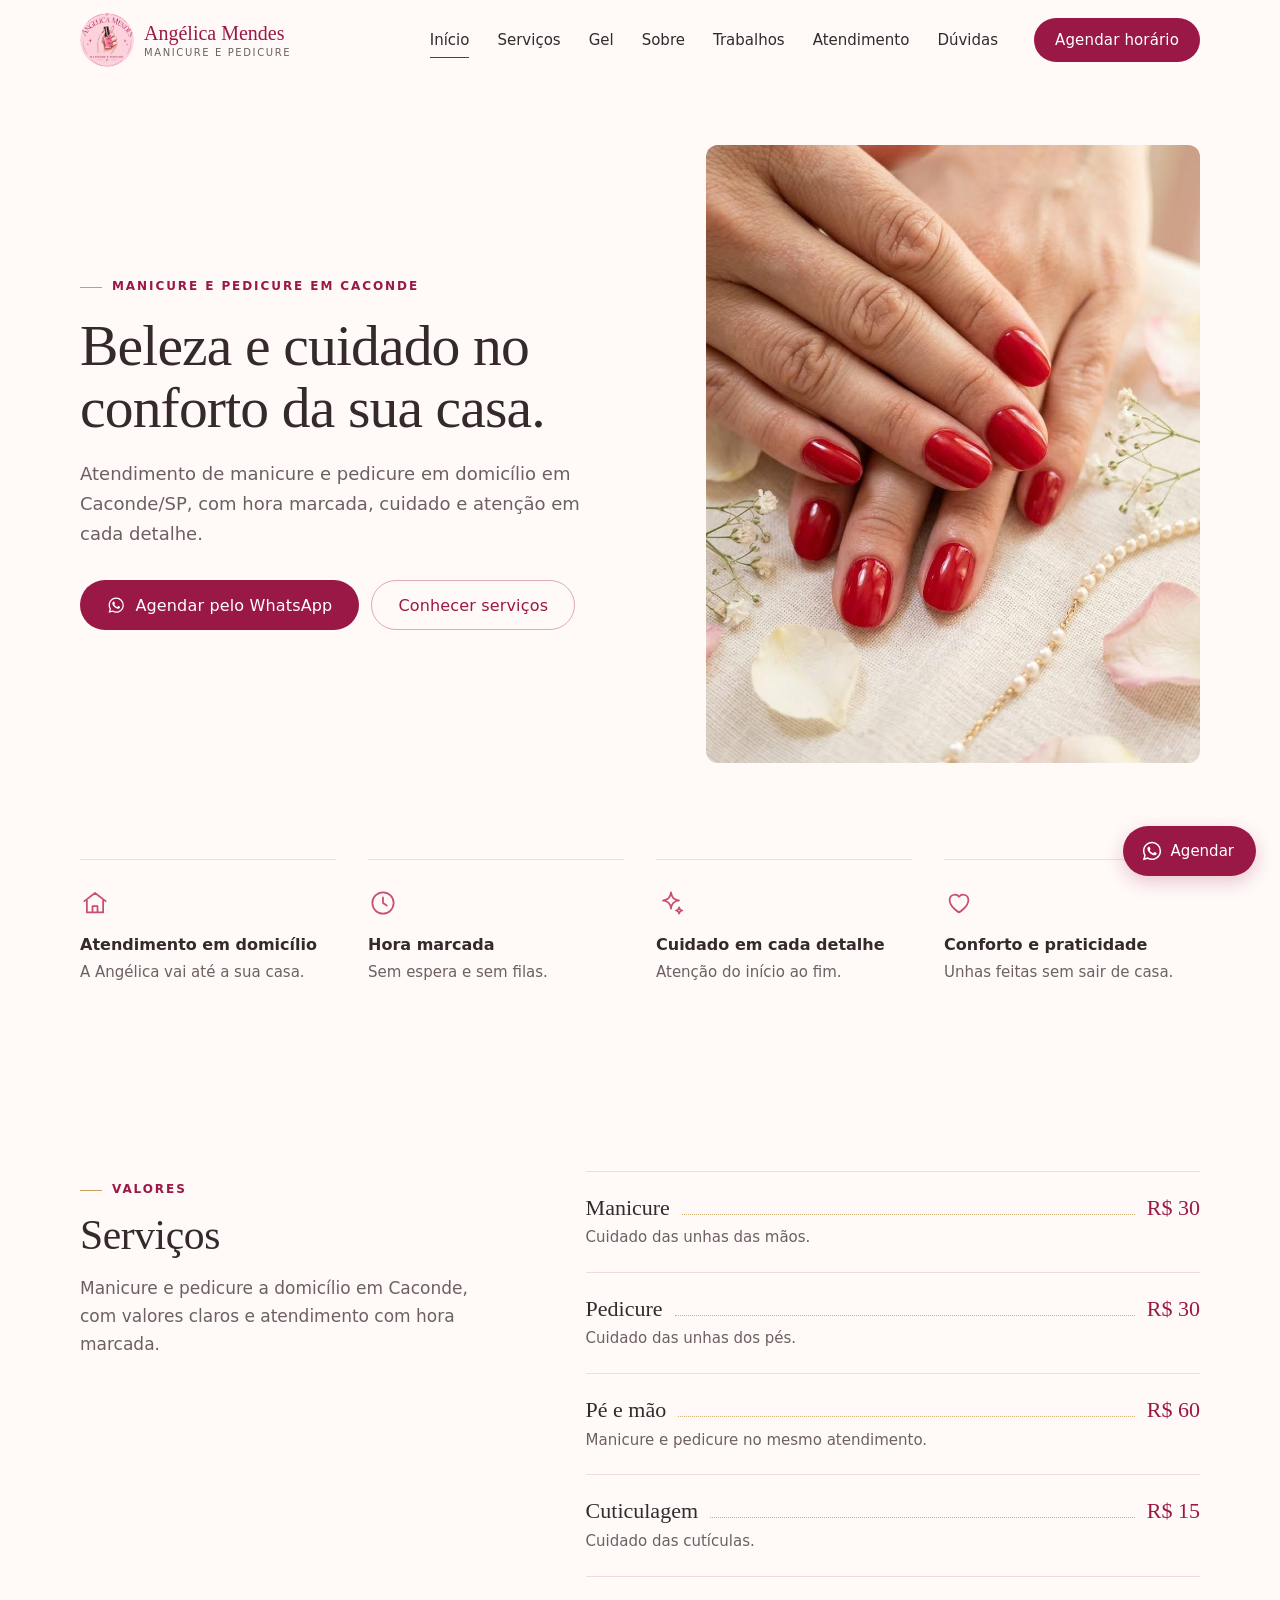
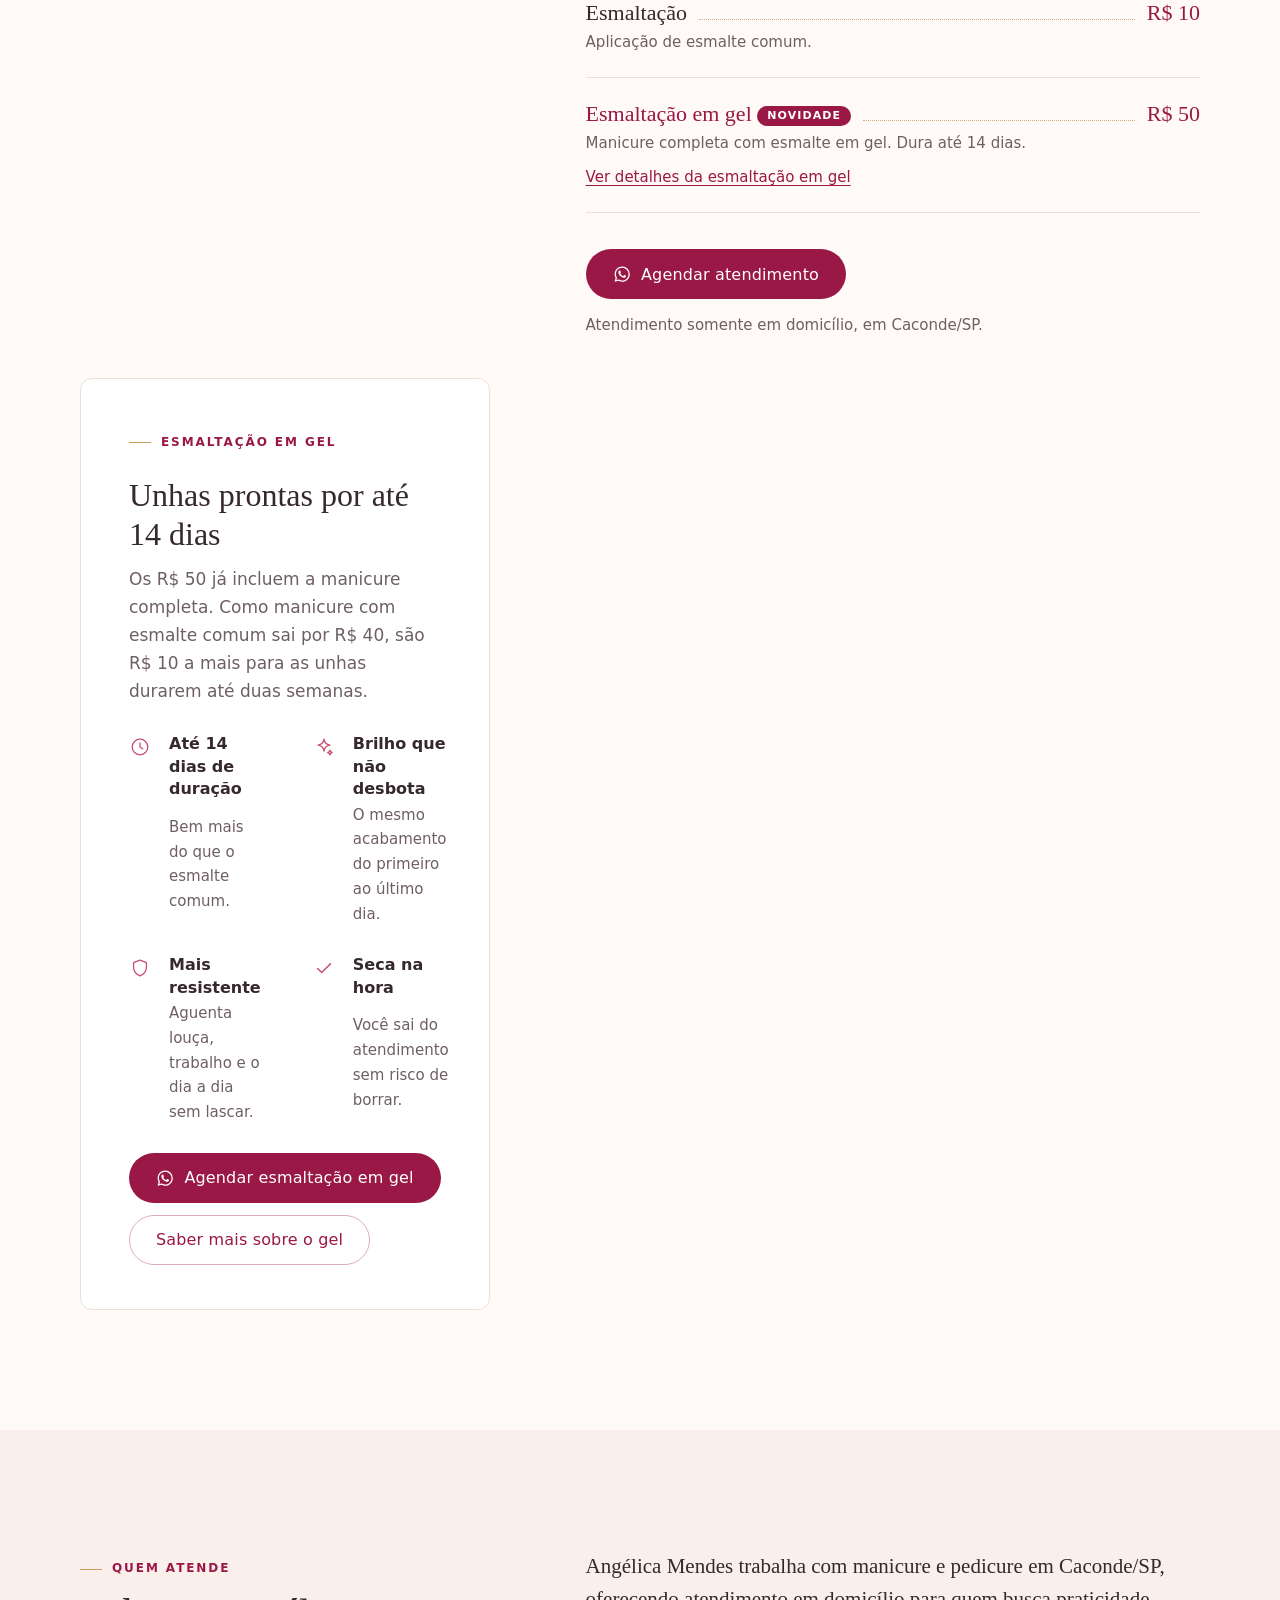
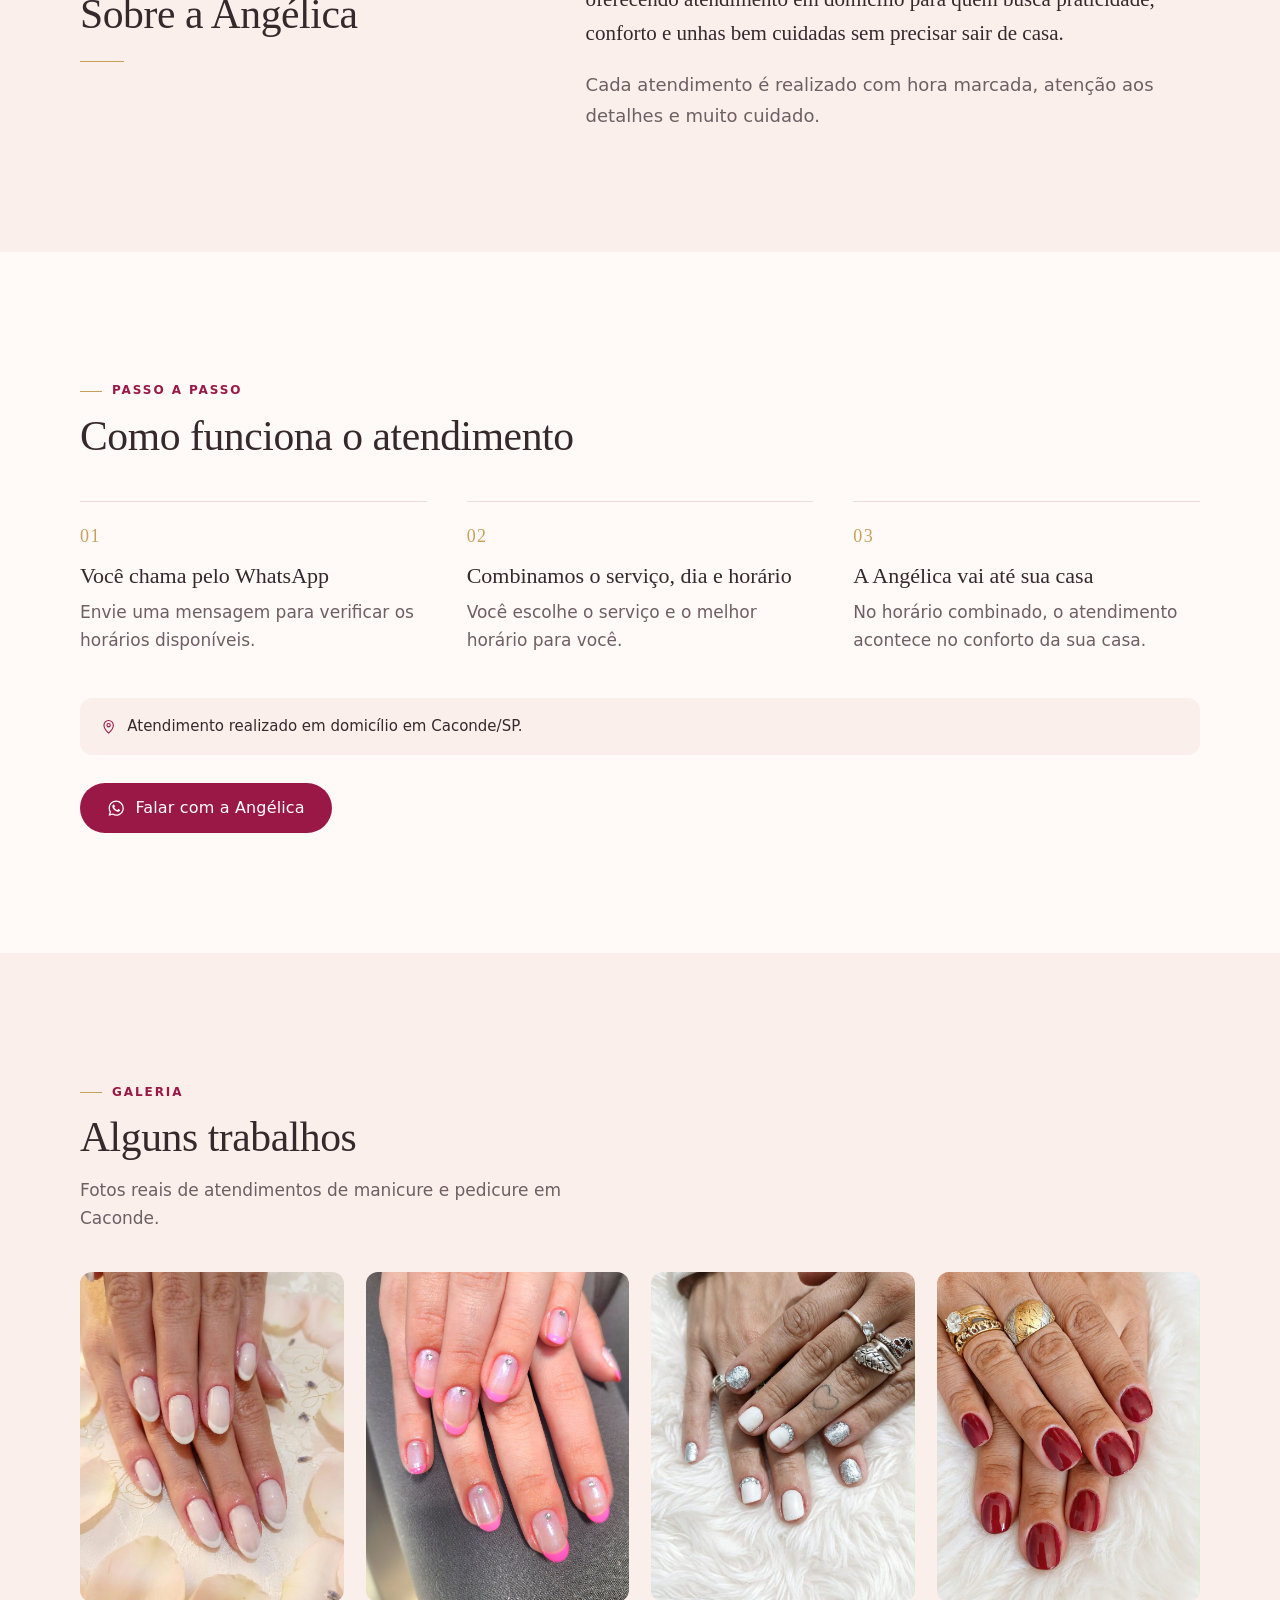
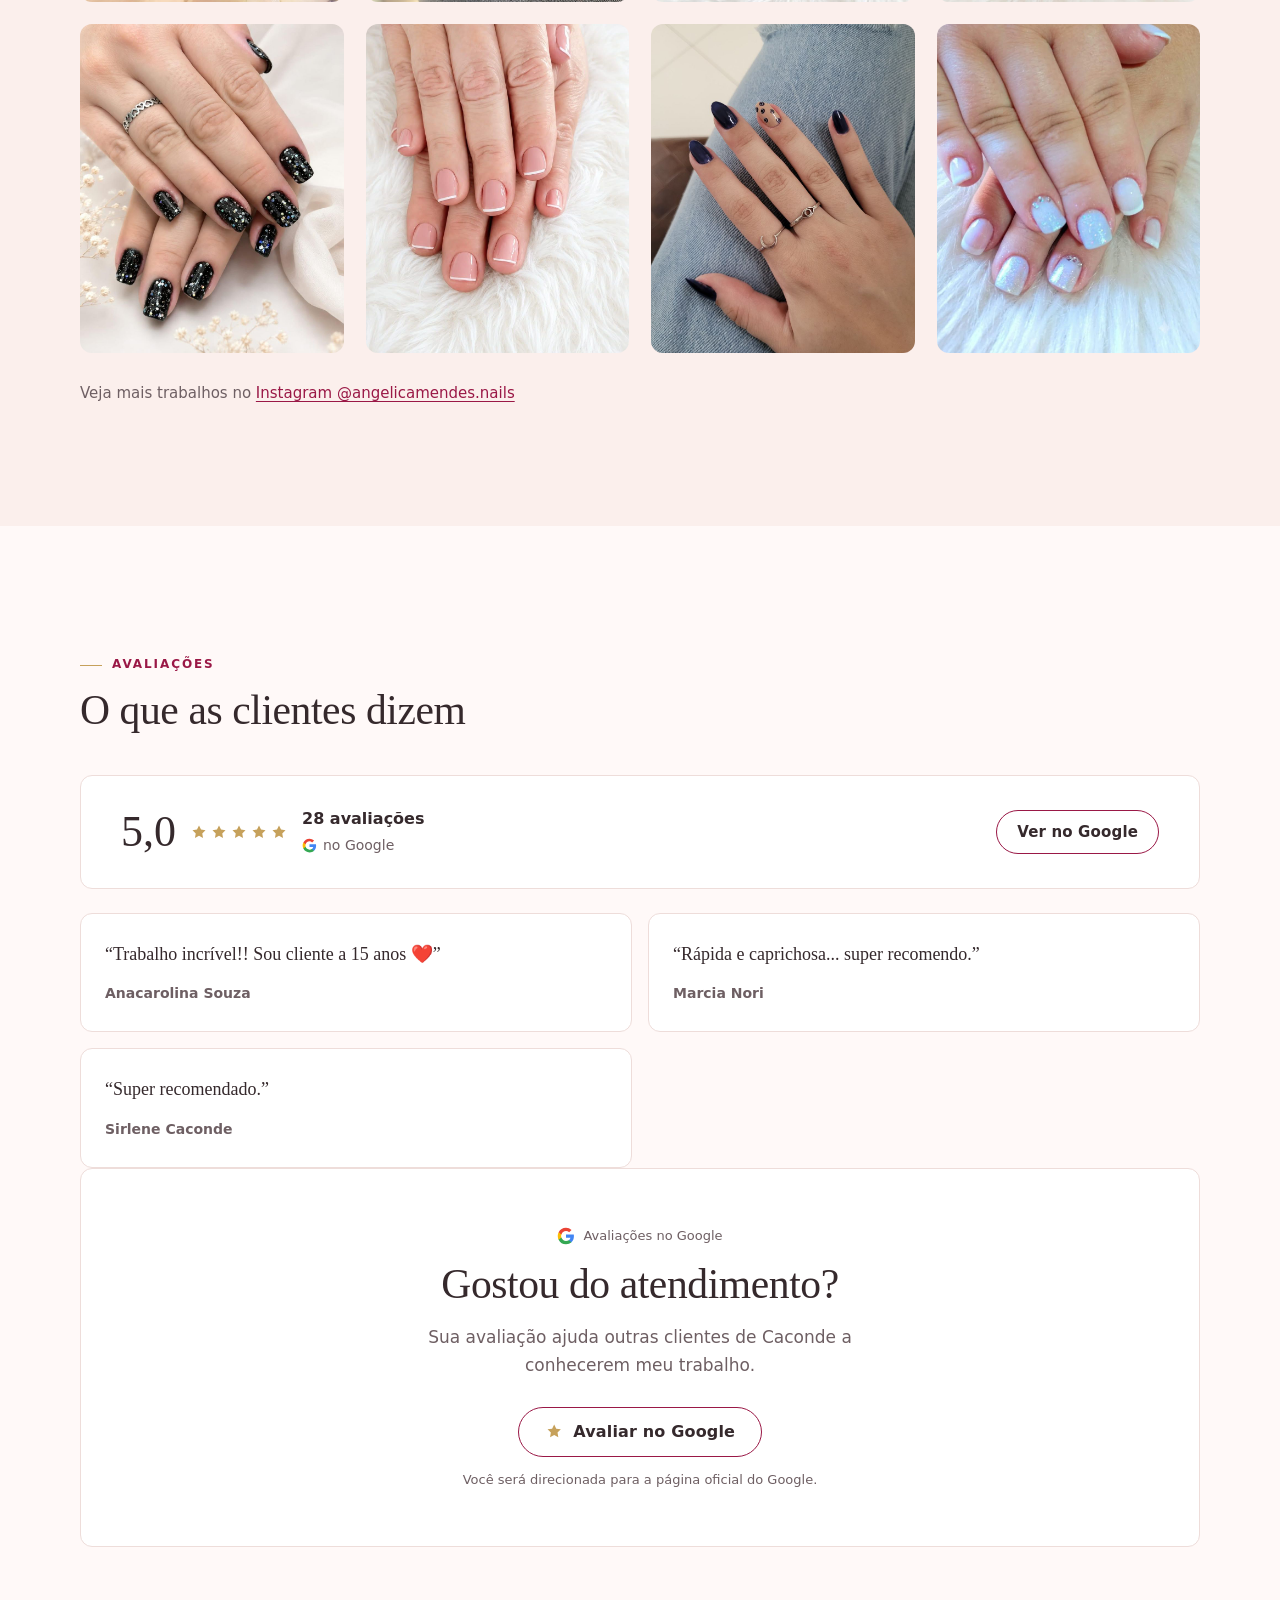
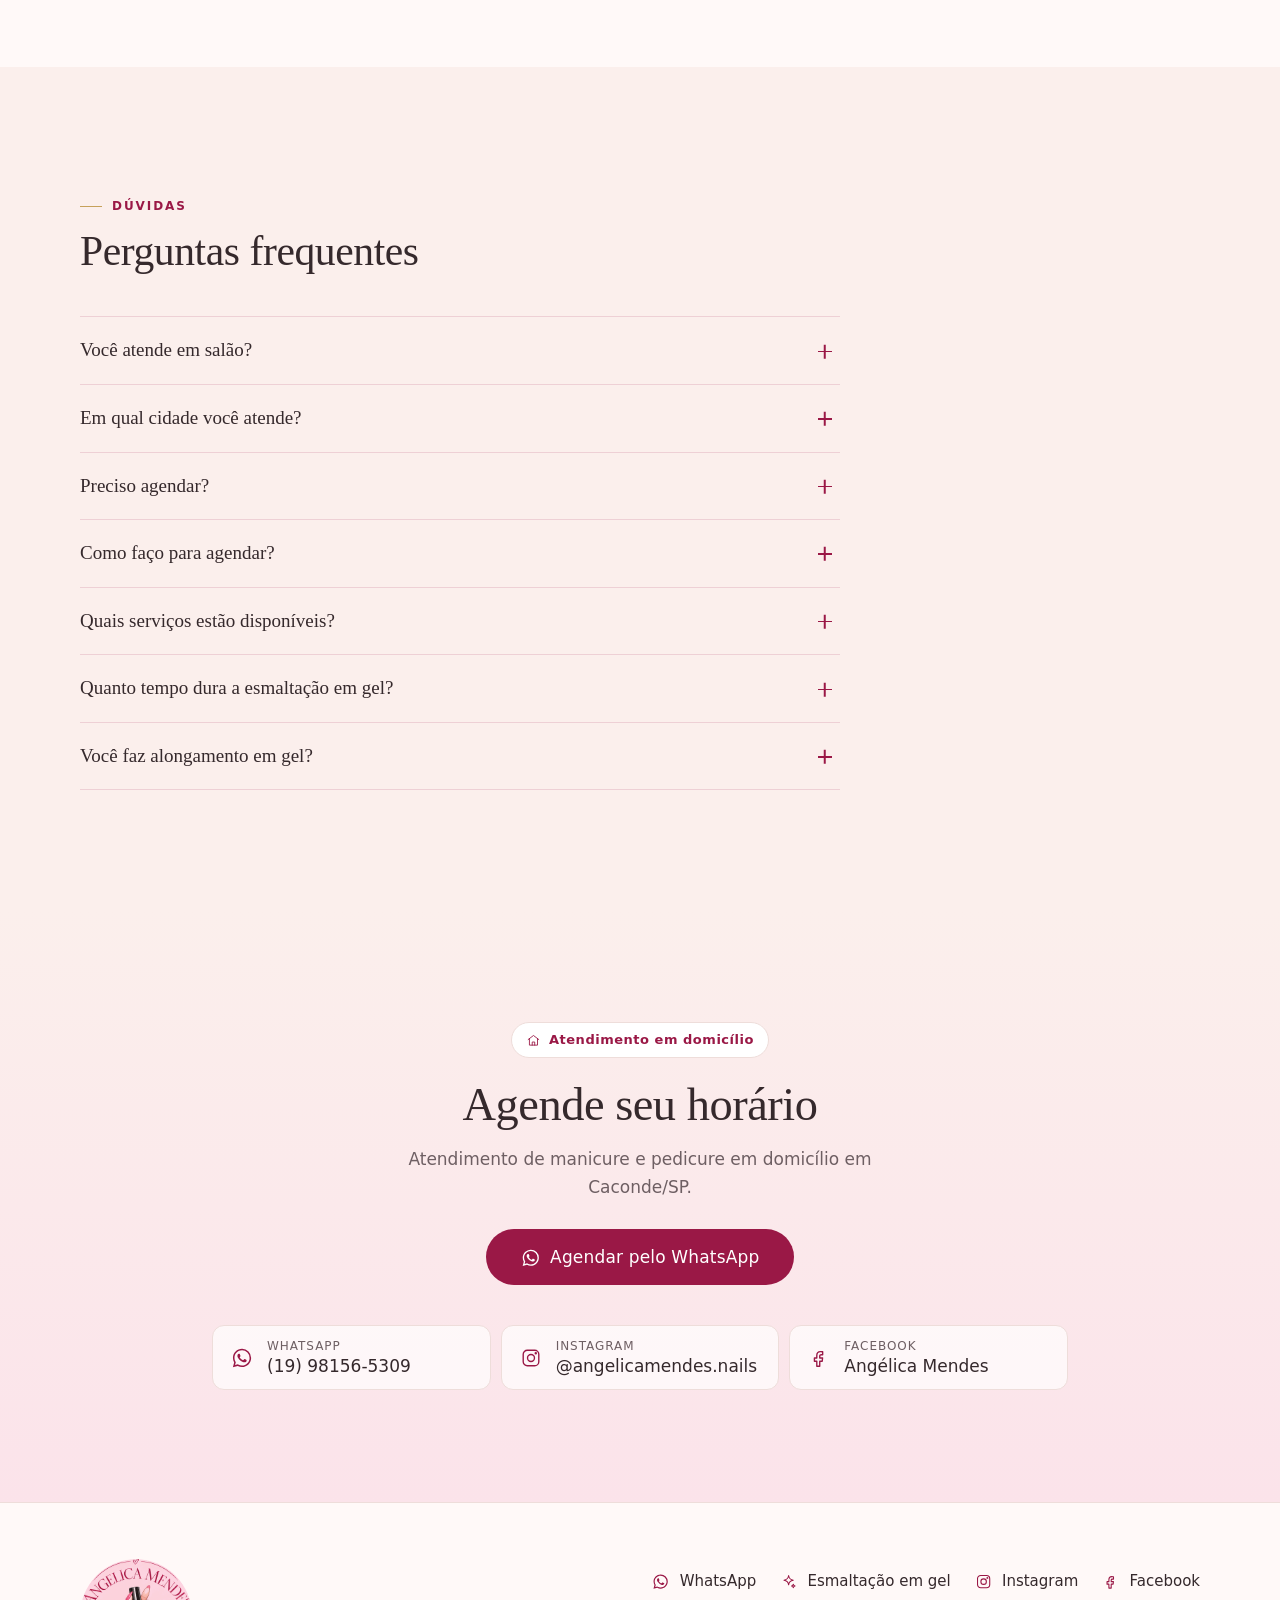
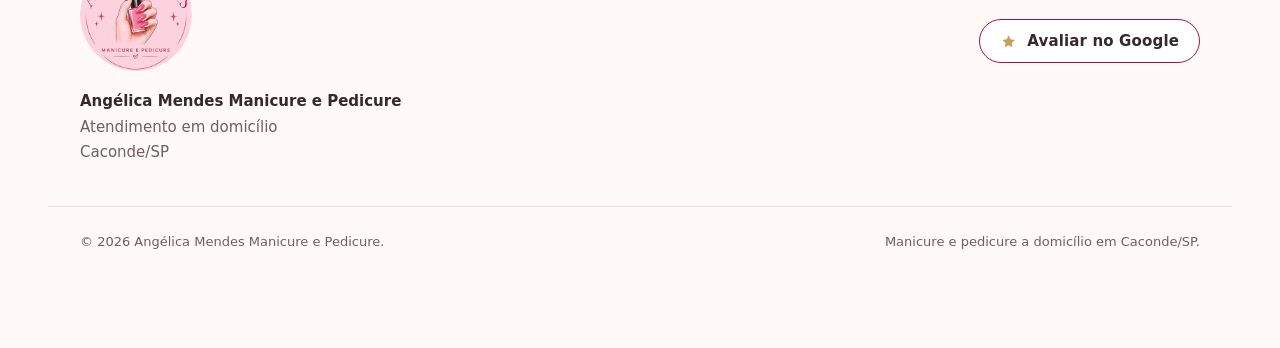
==== commit eb6a4a41: "Adiciona esmaltação em gel, página dedicada e avaliações reais do Google Serviço novo: - Esmaltação " ====
--- a/index.html
+++ b/index.html
@@ -5,7 +5,7 @@
   <meta name="viewport" content="width=device-width, initial-scale=1">
 
   <title>Angélica Mendes | Manicure e Pedicure em Caconde SP</title>
-  <meta name="description" content="Manicure e pedicure em domicílio em Caconde/SP. Atendimento com hora marcada, manicure, pedicure, cuticulagem e esmaltação. Agende pelo WhatsApp.">
+  <meta name="description" content="Manicure, pedicure e esmaltação em gel em domicílio em Caconde/SP. Hora marcada, gel com duração de até 14 dias. Agende pelo WhatsApp.">
   <meta name="author" content="Angélica Mendes Manicure e Pedicure">
   <meta name="robots" content="index, follow, max-image-preview:large">
   <meta name="theme-color" content="#FFF9F8">
@@ -16,7 +16,7 @@
   <meta property="og:locale" content="pt_BR">
   <meta property="og:site_name" content="Angélica Mendes Manicure e Pedicure">
   <meta property="og:title" content="Angélica Mendes | Manicure e Pedicure em Caconde SP">
-  <meta property="og:description" content="Manicure e pedicure em domicílio em Caconde/SP. Atendimento com hora marcada no conforto da sua casa.">
+  <meta property="og:description" content="Manicure, pedicure e esmaltação em gel em domicílio em Caconde/SP. Atendimento com hora marcada no conforto da sua casa.">
   <meta property="og:url" content="https://angelicanails.online/">
   <meta property="og:image" content="https://angelicanails.online/assets/og-image.jpg">
   <meta property="og:image:type" content="image/jpeg">
@@ -27,7 +27,7 @@
   <!-- Twitter / X -->
   <meta name="twitter:card" content="summary_large_image">
   <meta name="twitter:title" content="Angélica Mendes | Manicure e Pedicure em Caconde SP">
-  <meta name="twitter:description" content="Manicure e pedicure em domicílio em Caconde/SP. Atendimento com hora marcada no conforto da sua casa.">
+  <meta name="twitter:description" content="Manicure, pedicure e esmaltação em gel em domicílio em Caconde/SP. Atendimento com hora marcada no conforto da sua casa.">
   <meta name="twitter:image" content="https://angelicanails.online/assets/og-image.jpg">
   <meta name="twitter:image:alt" content="Logo Angélica Mendes Manicure e Pedicure — atendimento em domicílio em Caconde/SP">
 
@@ -63,7 +63,7 @@
     "@type": "NailSalon",
     "@id": "https://angelicanails.online/#negocio",
     "name": "Angélica Mendes Manicure e Pedicure",
-    "description": "Manicure e pedicure em domicílio em Caconde/SP, com atendimento com hora marcada.",
+    "description": "Manicure, pedicure e esmaltação em gel em domicílio em Caconde/SP, com atendimento com hora marcada.",
     "url": "https://angelicanails.online/",
     "telephone": "+5519981565309",
     "logo": "https://angelicanails.online/assets/logo.png",
@@ -97,7 +97,8 @@
         { "@type": "Offer", "price": "30.00", "priceCurrency": "BRL", "itemOffered": { "@type": "Service", "name": "Pedicure" } },
         { "@type": "Offer", "price": "60.00", "priceCurrency": "BRL", "itemOffered": { "@type": "Service", "name": "Pé e mão" } },
         { "@type": "Offer", "price": "15.00", "priceCurrency": "BRL", "itemOffered": { "@type": "Service", "name": "Cuticulagem" } },
-        { "@type": "Offer", "price": "10.00", "priceCurrency": "BRL", "itemOffered": { "@type": "Service", "name": "Esmaltação" } }
+        { "@type": "Offer", "price": "10.00", "priceCurrency": "BRL", "itemOffered": { "@type": "Service", "name": "Esmaltação" } },
+        { "@type": "Offer", "price": "50.00", "priceCurrency": "BRL", "url": "https://angelicanails.online/esmaltacao-em-gel.html", "itemOffered": { "@type": "Service", "name": "Esmaltação em gel", "description": "Manicure completa com esmaltação em gel, com duração de até 14 dias." } }
       ]
     }
   }
@@ -123,6 +124,7 @@
         <ul class="nav__list">
           <li><a href="#inicio">Início</a></li>
           <li><a href="#servicos">Serviços</a></li>
+          <li><a href="esmaltacao-em-gel.html">Gel</a></li>
           <li><a href="#sobre">Sobre</a></li>
           <li><a href="#trabalhos">Trabalhos</a></li>
           <li><a href="#atendimento">Atendimento</a></li>
@@ -232,7 +234,14 @@
             <h3 class="price-item__name">Esmaltação</h3>
             <span class="price-item__dots" aria-hidden="true"></span>
             <p class="price-item__price">R$ 10</p>
-            <p class="price-item__desc">Aplicação de esmalte.</p>
+            <p class="price-item__desc">Aplicação de esmalte comum.</p>
+          </li>
+          <li class="price-item price-item--featured">
+            <h3 class="price-item__name">Esmaltação em gel <span class="badge">Novidade</span></h3>
+            <span class="price-item__dots" aria-hidden="true"></span>
+            <p class="price-item__price">R$ 50</p>
+            <p class="price-item__desc">Manicure completa com esmalte em gel. Dura até 14 dias.</p>
+            <p class="price-item__tag"><a href="esmaltacao-em-gel.html">Ver detalhes da esmaltação em gel</a></p>
           </li>
         </ul>
 
@@ -242,6 +251,45 @@
             Agendar atendimento
           </a>
           <p class="note">Atendimento somente em domicílio, em Caconde/SP.</p>
+        </div>
+
+        <!-- Destaque: esmaltação em gel -->
+        <div class="gel-card">
+          <p class="eyebrow">Esmaltação em gel</p>
+          <h3 class="gel-card__title">Unhas prontas por até 14 dias</h3>
+          <p class="gel-card__text">Os R$ 50 já incluem a manicure completa. Como manicure com esmalte
+            comum sai por R$ 40, são R$ 10 a mais para as unhas durarem até duas semanas.</p>
+
+          <ul class="perks">
+            <li class="perk">
+              <svg class="perk__icon" aria-hidden="true"><use href="#i-clock"></use></svg>
+              <h4 class="perk__title">Até 14 dias de duração</h4>
+              <p class="perk__text">Bem mais do que o esmalte comum.</p>
+            </li>
+            <li class="perk">
+              <svg class="perk__icon" aria-hidden="true"><use href="#i-sparkle"></use></svg>
+              <h4 class="perk__title">Brilho que não desbota</h4>
+              <p class="perk__text">O mesmo acabamento do primeiro ao último dia.</p>
+            </li>
+            <li class="perk">
+              <svg class="perk__icon" aria-hidden="true"><use href="#i-shield"></use></svg>
+              <h4 class="perk__title">Mais resistente</h4>
+              <p class="perk__text">Aguenta louça, trabalho e o dia a dia sem lascar.</p>
+            </li>
+            <li class="perk">
+              <svg class="perk__icon" aria-hidden="true"><use href="#i-check"></use></svg>
+              <h4 class="perk__title">Seca na hora</h4>
+              <p class="perk__text">Você sai do atendimento sem risco de borrar.</p>
+            </li>
+          </ul>
+
+          <div class="gel-card__actions">
+            <a class="btn btn--primary" href="https://wa.me/5519981565309?text=Ol%C3%A1%2C%20Ang%C3%A9lica%21%20Vim%20pelo%20seu%20site%20e%20gostaria%20de%20agendar%20uma%20esmalta%C3%A7%C3%A3o%20em%20gel." target="_blank" rel="noopener noreferrer" aria-label="Agendar esmaltação em gel pelo WhatsApp (abre em nova aba)">
+              <svg class="icon" aria-hidden="true"><use href="#i-whatsapp"></use></svg>
+              Agendar esmaltação em gel
+            </a>
+            <a class="btn btn--ghost" href="esmaltacao-em-gel.html">Saber mais sobre o gel</a>
+          </div>
         </div>
       </div>
     </section>
@@ -371,12 +419,63 @@
     <!-- ==================== AVALIAÇÕES (GOOGLE) ==================== -->
     <section class="section" id="avaliacoes" aria-labelledby="avaliacoes-title">
       <div class="container">
+        <header class="section__header">
+          <p class="eyebrow">Avaliações</p>
+          <h2 id="avaliacoes-title" class="section__title">O que as clientes dizem</h2>
+        </header>
+
+        <!--
+          Nota e número de avaliações conferidos no perfil do Google.
+          Atualize os dois números abaixo sempre que quiser refletir o perfil atual.
+        -->
+        <div class="rating">
+          <div class="rating__score">
+            <span class="rating__number">5,0</span>
+            <span class="rating__stars" role="img" aria-label="Nota 5 de 5 no Google">
+              <svg class="icon" aria-hidden="true"><use href="#i-star-fill"></use></svg>
+              <svg class="icon" aria-hidden="true"><use href="#i-star-fill"></use></svg>
+              <svg class="icon" aria-hidden="true"><use href="#i-star-fill"></use></svg>
+              <svg class="icon" aria-hidden="true"><use href="#i-star-fill"></use></svg>
+              <svg class="icon" aria-hidden="true"><use href="#i-star-fill"></use></svg>
+            </span>
+            <span class="rating__meta">
+              <strong>28 avaliações</strong>
+              <span class="rating__source">
+                <svg class="icon" aria-hidden="true"><use href="#i-google-color"></use></svg>
+                no Google
+              </span>
+            </span>
+          </div>
+          <a class="btn btn--review btn--sm" href="https://share.google/gtAYJSd14DlijjlwW" target="_blank" rel="noopener noreferrer" aria-label="Ver as avaliações de Angélica Mendes no Google (abre em nova aba)">
+            Ver no Google
+          </a>
+        </div>
+
+        <!--
+          Avaliações reais, copiadas do perfil do Google.
+          Nunca invente avaliações: use apenas textos que existam de verdade.
+        -->
+        <ul class="reviews__list">
+          <li class="review">
+            <blockquote class="review__text">“Trabalho incrível!! Sou cliente a 15 anos ❤️”</blockquote>
+            <p class="review__author">Anacarolina Souza</p>
+          </li>
+          <li class="review">
+            <blockquote class="review__text">“Rápida e caprichosa... super recomendo.”</blockquote>
+            <p class="review__author">Marcia Nori</p>
+          </li>
+          <li class="review">
+            <blockquote class="review__text">“Super recomendado.”</blockquote>
+            <p class="review__author">Sirlene Caconde</p>
+          </li>
+        </ul>
+
         <div class="review-cta">
           <p class="review-cta__label">
             <svg class="icon" aria-hidden="true"><use href="#i-google-color"></use></svg>
             Avaliações no Google
           </p>
-          <h2 id="avaliacoes-title" class="section__title">Gostou do atendimento?</h2>
+          <h3 class="section__title">Gostou do atendimento?</h3>
           <p class="review-cta__text">Sua avaliação ajuda outras clientes de Caconde a conhecerem meu trabalho.</p>
           <a class="btn btn--review" href="https://share.google/gtAYJSd14DlijjlwW" target="_blank" rel="noopener noreferrer" aria-label="Avaliar Angélica Mendes no Google (abre em nova aba)">
             <svg class="icon icon--star" aria-hidden="true"><use href="#i-star-fill"></use></svg>
@@ -384,9 +483,6 @@
           </a>
           <p class="review-cta__hint">Você será direcionada para a página oficial do Google.</p>
         </div>
-
-        <!-- Avaliações reais: cadastre na lista AVALIACOES em js/script.js. Nunca invente avaliações. -->
-        <ul class="reviews__list" data-reviews hidden></ul>
       </div>
     </section>
 
@@ -417,7 +513,18 @@
           </details>
           <details class="faq__item">
             <summary>Quais serviços estão disponíveis?</summary>
-            <p>Manicure, pedicure, pé e mão, cuticulagem e esmaltação.</p>
+            <p>Manicure, pedicure, pé e mão, cuticulagem, esmaltação comum e esmaltação em gel.</p>
+          </details>
+          <details class="faq__item">
+            <summary>Quanto tempo dura a esmaltação em gel?</summary>
+            <p>Até 14 dias, bem mais do que o esmalte comum. A duração varia conforme a rotina de
+              cada cliente. O serviço custa R$ 50 e já inclui a manicure completa.
+              <a href="esmaltacao-em-gel.html">Veja mais sobre a esmaltação em gel</a>.</p>
+          </details>
+          <details class="faq__item">
+            <summary>Você faz alongamento em gel?</summary>
+            <p>Ainda não. Por enquanto a Angélica trabalha com esmaltação em gel, e está estudando
+              o alongamento em gel para oferecer esse serviço no futuro.</p>
           </details>
         </div>
       </div>
@@ -481,6 +588,12 @@
               <a href="https://wa.me/5519981565309?text=Ol%C3%A1%2C%20Ang%C3%A9lica%21%20Vim%20pelo%20seu%20site%20e%20gostaria%20de%20agendar%20um%20hor%C3%A1rio." target="_blank" rel="noopener noreferrer">
                 <svg class="icon" aria-hidden="true"><use href="#i-whatsapp"></use></svg>
                 WhatsApp
+              </a>
+            </li>
+            <li>
+              <a href="esmaltacao-em-gel.html">
+                <svg class="icon" aria-hidden="true"><use href="#i-sparkle"></use></svg>
+                Esmaltação em gel
               </a>
             </li>
             <li>
@@ -543,6 +656,9 @@
     <symbol id="i-pin" viewBox="0 0 24 24"><g fill="none" stroke="currentColor" stroke-width="1.5" stroke-linecap="round" stroke-linejoin="round"><path d="M12 21s-6.5-5.6-6.5-11a6.5 6.5 0 0 1 13 0c0 5.4-6.5 11-6.5 11Z"/><circle cx="12" cy="10" r="2.3"/></g></symbol>
     <symbol id="i-instagram" viewBox="0 0 24 24"><g fill="none" stroke="currentColor" stroke-width="1.5"><rect x="3.5" y="3.5" width="17" height="17" rx="4.5"/><circle cx="12" cy="12" r="3.8"/><circle cx="17.2" cy="6.8" r=".6" fill="currentColor"/></g></symbol>
     <symbol id="i-facebook" viewBox="0 0 24 24"><path fill="none" stroke="currentColor" stroke-width="1.5" stroke-linecap="round" stroke-linejoin="round" d="M14.5 8.5H16V5.2c-.3 0-1.3-.2-2.4-.2-2.4 0-4 1.5-4 4.2V12H7v3.5h2.6V21h3.2v-5.5h2.7l.4-3.5h-3.1V9.6c0-.8.3-1.1 1.7-1.1Z"/></symbol>
+    <symbol id="i-shield" viewBox="0 0 24 24"><path fill="none" stroke="currentColor" stroke-width="1.4" stroke-linejoin="round" d="M12 3.5 5 6.2v5c0 4.1 2.9 7.6 7 9.3 4.1-1.7 7-5.2 7-9.3v-5L12 3.5Z"/></symbol>
+    <symbol id="i-check" viewBox="0 0 24 24"><path fill="none" stroke="currentColor" stroke-width="1.6" stroke-linecap="round" stroke-linejoin="round" d="m5 12.5 4.5 4.5L19 7.5"/></symbol>
+    <symbol id="i-info" viewBox="0 0 24 24"><g fill="none" stroke="currentColor" stroke-width="1.4" stroke-linecap="round"><circle cx="12" cy="12" r="8.5"/><path d="M12 11v5.5"/><circle cx="12" cy="7.9" r=".9" fill="currentColor" stroke="none"/></g></symbol>
     <symbol id="i-close" viewBox="0 0 24 24"><path fill="none" stroke="currentColor" stroke-width="1.6" stroke-linecap="round" d="m6 6 12 12M18 6 6 18"/></symbol>
     <symbol id="i-arrow-left" viewBox="0 0 24 24"><path fill="none" stroke="currentColor" stroke-width="1.6" stroke-linecap="round" stroke-linejoin="round" d="M15 5l-7 7 7 7"/></symbol>
     <symbol id="i-arrow-right" viewBox="0 0 24 24"><path fill="none" stroke="currentColor" stroke-width="1.6" stroke-linecap="round" stroke-linejoin="round" d="m9 5 7 7-7 7"/></symbol>
--- a/css/style.css
+++ b/css/style.css
@@ -75,7 +75,7 @@
 
 img { display: block; max-width: 100%; height: auto; }
 a { color: var(--rose-dark); text-underline-offset: 3px; }
-h1, h2, h3, p, ul, ol, figure { margin: 0; }
+h1, h2, h3, h4, h5, h6, p, ul, ol, figure, blockquote { margin: 0; }
 ul, ol { padding: 0; list-style: none; }
 button { font: inherit; color: inherit; }
 [hidden] { display: none !important; }
@@ -1126,3 +1126,297 @@
     scroll-behavior: auto !important;
   }
 }
+
+/* ==========================================================================
+   18. Esmaltação em gel, avaliações reais e página interna
+   ========================================================================== */
+
+/* Selo "Novidade" --------------------------------------------------------- */
+.badge {
+  display: inline-block;
+  padding: 3px 10px;
+  border-radius: var(--radius-pill);
+  background: var(--rose-dark);
+  color: var(--white);
+  font-family: var(--font-sans);
+  font-size: .6875rem;
+  font-weight: 600;
+  letter-spacing: .1em;
+  text-transform: uppercase;
+  vertical-align: middle;
+}
+
+/* Item de preço em destaque ----------------------------------------------- */
+.price-item--featured .price-item__name { color: var(--rose-dark); }
+.price-item__tag {
+  flex-basis: 100%;
+  order: 4;
+  margin-top: 6px;
+}
+.price-item__tag a {
+  font-size: .9375rem;
+  font-weight: 500;
+}
+
+/* Bloco de destaque do gel (home) ----------------------------------------- */
+.gel-card {
+  margin-top: 40px;
+  padding: 32px 24px;
+  background: var(--white);
+  border: 1px solid var(--line);
+  border-radius: var(--radius);
+}
+.gel-card__title {
+  margin-top: 12px;
+  font-family: var(--font-serif);
+  font-weight: 400;
+  font-size: clamp(1.5rem, 1.2rem + 1.4vw, 2rem);
+  line-height: 1.2;
+}
+.gel-card__text {
+  max-width: 44rem;
+  margin-top: 12px;
+  color: var(--text-soft);
+}
+.gel-card__actions {
+  display: flex;
+  flex-wrap: wrap;
+  gap: 12px;
+  margin-top: 28px;
+}
+
+/* Lista de vantagens ------------------------------------------------------ */
+.perks {
+  display: grid;
+  gap: 18px;
+  margin-top: 28px;
+}
+.perk {
+  display: grid;
+  grid-template-columns: 26px 1fr;
+  column-gap: 14px;
+  align-items: start;
+}
+.perk__icon {
+  width: 22px;
+  height: 22px;
+  margin-top: 3px;
+  color: var(--rose);
+}
+.perk__title {
+  font-family: var(--font-sans);
+  font-size: 1rem;
+  font-weight: 600;
+  line-height: 1.4;
+}
+.perk__text {
+  grid-column: 2;
+  margin-top: 2px;
+  font-size: .9375rem;
+  color: var(--text-soft);
+}
+
+/* Resumo da nota do Google ------------------------------------------------ */
+.rating {
+  display: flex;
+  flex-direction: column;
+  align-items: flex-start;
+  gap: 18px;
+  padding: 26px 24px;
+  background: var(--white);
+  border: 1px solid var(--line);
+  border-radius: var(--radius);
+}
+.rating__score {
+  display: flex;
+  align-items: center;
+  gap: 14px;
+}
+.rating__number {
+  font-family: var(--font-serif);
+  font-size: 2.75rem;
+  line-height: 1;
+  color: var(--text);
+}
+.rating__stars {
+  display: flex;
+  gap: 2px;
+  color: var(--gold);
+}
+.rating__stars .icon { width: 18px; height: 18px; }
+.rating__meta {
+  display: flex;
+  flex-direction: column;
+  gap: 2px;
+  font-size: .875rem;
+  color: var(--text-soft);
+}
+.rating__meta strong {
+  font-size: 1rem;
+  font-weight: 600;
+  color: var(--text);
+}
+.rating__source {
+  display: inline-flex;
+  align-items: center;
+  gap: 6px;
+}
+.rating__source .icon { width: 15px; height: 15px; }
+
+/* Aviso discreto ---------------------------------------------------------- */
+.notice {
+  display: flex;
+  align-items: flex-start;
+  gap: 12px;
+  margin-top: 32px;
+  padding: 18px 20px;
+  background: var(--background-secondary);
+  border-radius: var(--radius);
+}
+.notice .icon {
+  flex-shrink: 0;
+  width: 20px;
+  height: 20px;
+  margin-top: 3px;
+  color: var(--rose-dark);
+}
+.notice__title {
+  font-family: var(--font-sans);
+  font-size: 1rem;
+  font-weight: 600;
+}
+.notice__text {
+  margin-top: 4px;
+  font-size: .9375rem;
+  color: var(--text-soft);
+}
+
+/* Página interna: topo e caminho ------------------------------------------ */
+.breadcrumb {
+  padding-top: 24px;
+  font-size: .875rem;
+  color: var(--text-soft);
+}
+.breadcrumb ol {
+  display: flex;
+  flex-wrap: wrap;
+  gap: 8px;
+}
+.breadcrumb li { display: flex; gap: 8px; }
+.breadcrumb li + li::before {
+  content: "/";
+  color: var(--line);
+}
+.breadcrumb a { color: var(--text-soft); }
+.breadcrumb a:hover { color: var(--rose-dark); }
+.breadcrumb [aria-current] { color: var(--text); }
+
+.page-hero { padding-block: 32px 56px; }
+.page-hero__inner { display: grid; gap: 36px; }
+.page-hero__title {
+  font-family: var(--font-serif);
+  font-weight: 400;
+  font-size: clamp(2rem, 1.5rem + 2.6vw, 3rem);
+  line-height: 1.1;
+  letter-spacing: -.015em;
+}
+.page-hero__text {
+  max-width: 34rem;
+  margin-top: 18px;
+  color: var(--text-soft);
+}
+.page-hero__price {
+  display: inline-flex;
+  align-items: baseline;
+  gap: 10px;
+  margin-top: 24px;
+  font-family: var(--font-serif);
+  font-size: 1.75rem;
+  color: var(--rose-dark);
+}
+.page-hero__price small {
+  font-family: var(--font-sans);
+  font-size: .8125rem;
+  letter-spacing: .08em;
+  text-transform: uppercase;
+  color: var(--text-soft);
+}
+.page-hero__actions {
+  display: flex;
+  flex-direction: column;
+  gap: 12px;
+  margin-top: 28px;
+}
+.page-hero__media {
+  aspect-ratio: 4 / 5;
+  max-height: 520px;
+}
+
+/* Lista de cuidados ------------------------------------------------------- */
+.care {
+  display: grid;
+  gap: 14px;
+  margin-top: 28px;
+  max-width: 44rem;
+}
+.care li {
+  display: grid;
+  grid-template-columns: 20px 1fr;
+  column-gap: 12px;
+  align-items: start;
+  color: var(--text-soft);
+}
+.care .icon {
+  width: 17px;
+  height: 17px;
+  margin-top: 5px;
+  color: var(--gold);
+}
+
+@media (min-width: 480px) {
+  .page-hero__actions { flex-direction: row; flex-wrap: wrap; }
+}
+
+@media (min-width: 768px) {
+  .gel-card { padding: 44px 48px; }
+  .perks { grid-template-columns: repeat(2, minmax(0, 1fr)); gap: 24px 40px; }
+
+  .rating {
+    flex-direction: row;
+    align-items: center;
+    justify-content: space-between;
+    padding: 30px 40px;
+  }
+
+  .page-hero { padding-block: 24px 80px; }
+  .page-hero__inner {
+    grid-template-columns: 1.05fr .95fr;
+    align-items: center;
+    gap: 56px;
+  }
+  .page-hero__media { max-height: none; }
+
+  .care { grid-template-columns: repeat(2, minmax(0, 1fr)); gap: 16px 40px; }
+}
+
+@media (min-width: 1024px) {
+  .perks { gap: 28px 56px; }
+  .page-hero__inner { gap: 80px; }
+}
+
+/* Celulares bem estreitos: rótulos longos podem quebrar em duas linhas */
+@media (max-width: 379px) {
+  .btn {
+    white-space: normal;
+    padding-inline: 18px;
+  }
+}
+
+/* Item em destaque: quando o nome + selo ocupam a linha toda,
+   o preço desce alinhado à direita, acompanhando os demais preços. */
+.price-item--featured .price-item__price { margin-left: auto; }
+
+@media (max-width: 480px) {
+  .badge { padding: 2px 8px; font-size: .625rem; }
+  .price-item--featured .price-item__name { font-size: 1.25rem; }
+}
